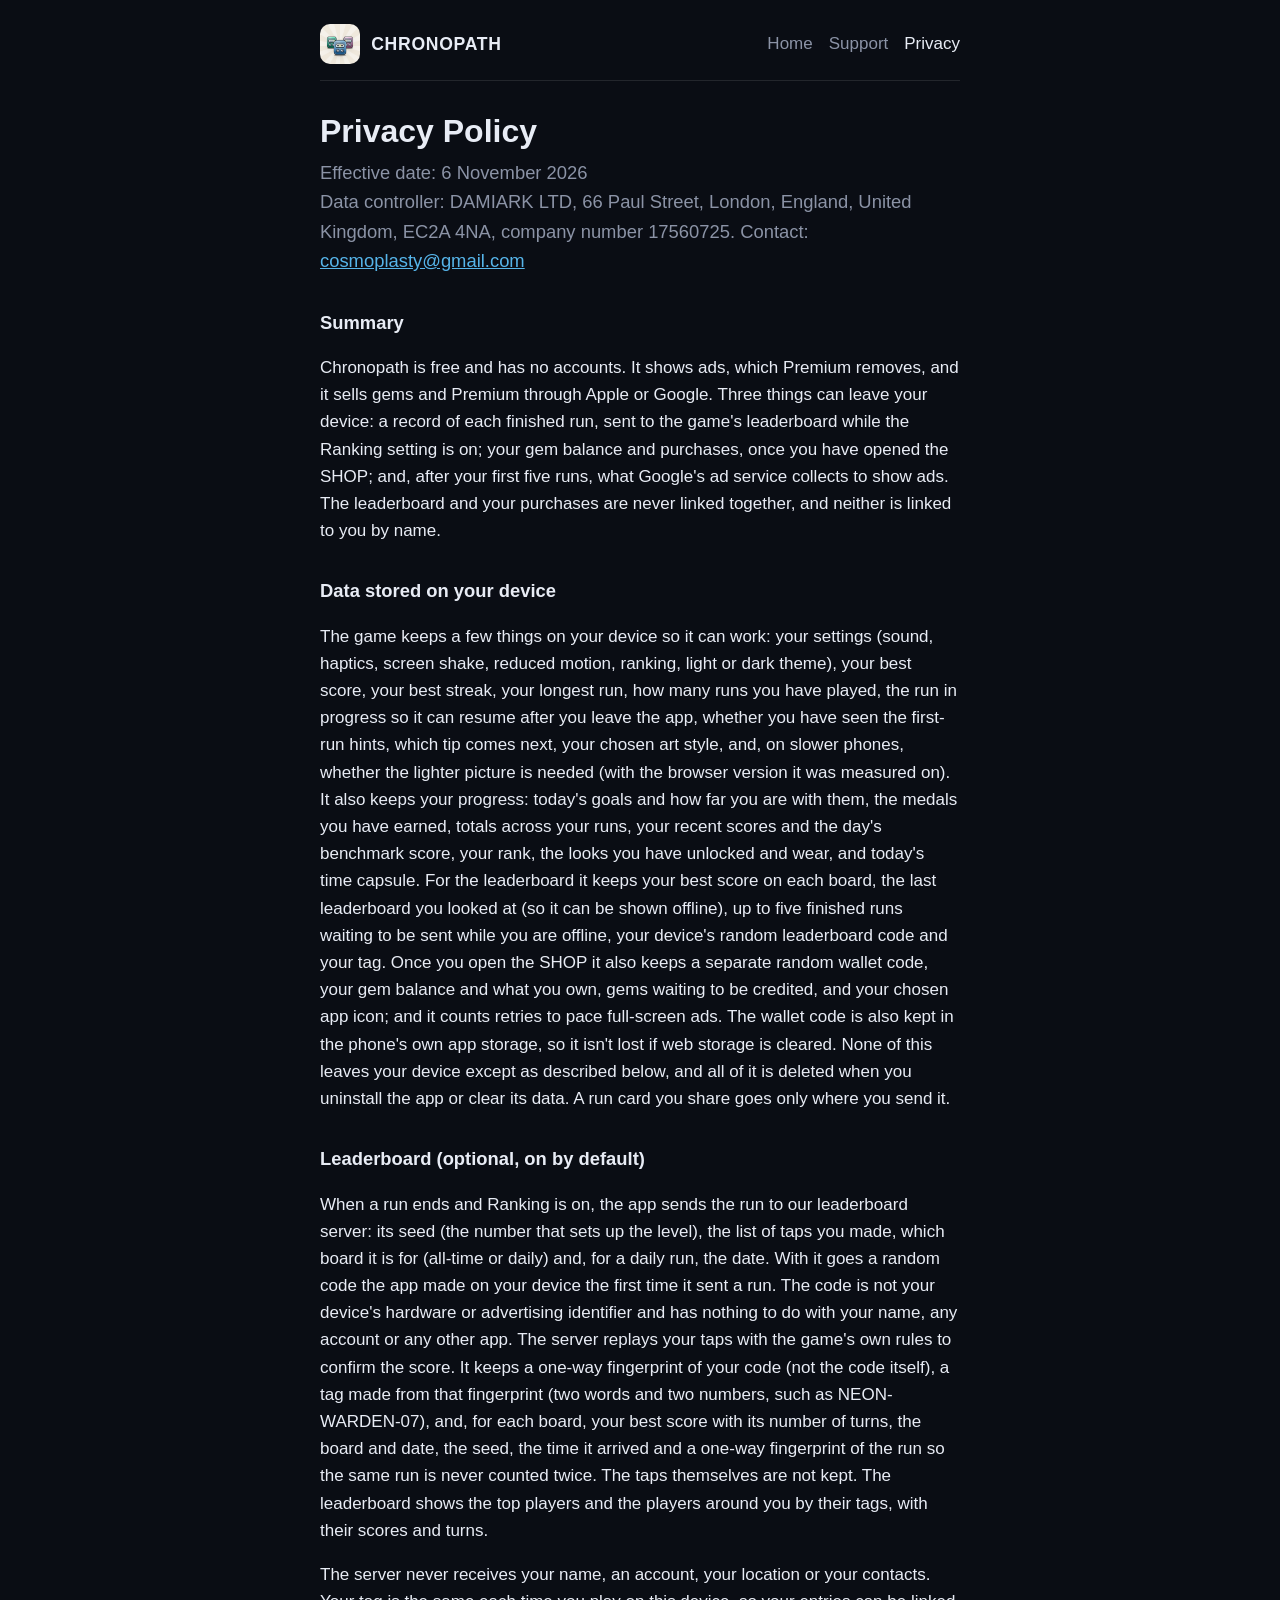
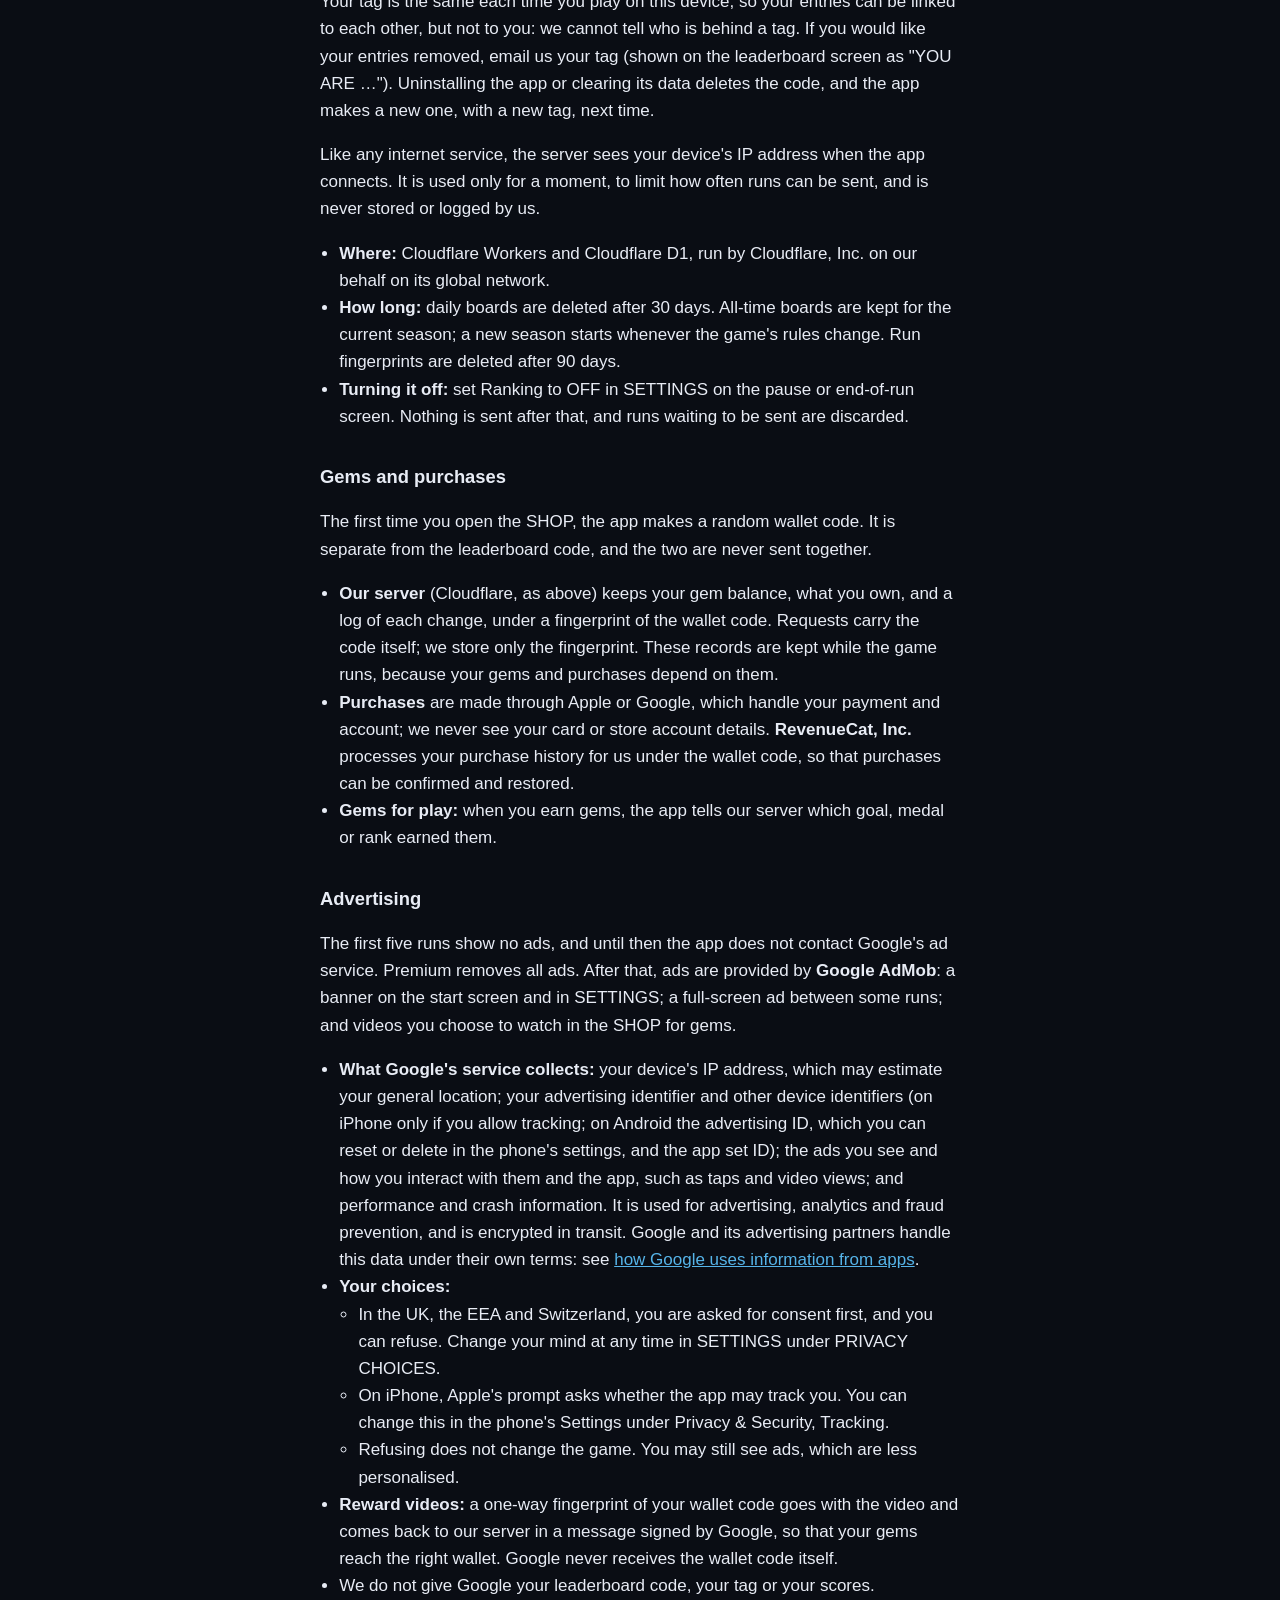
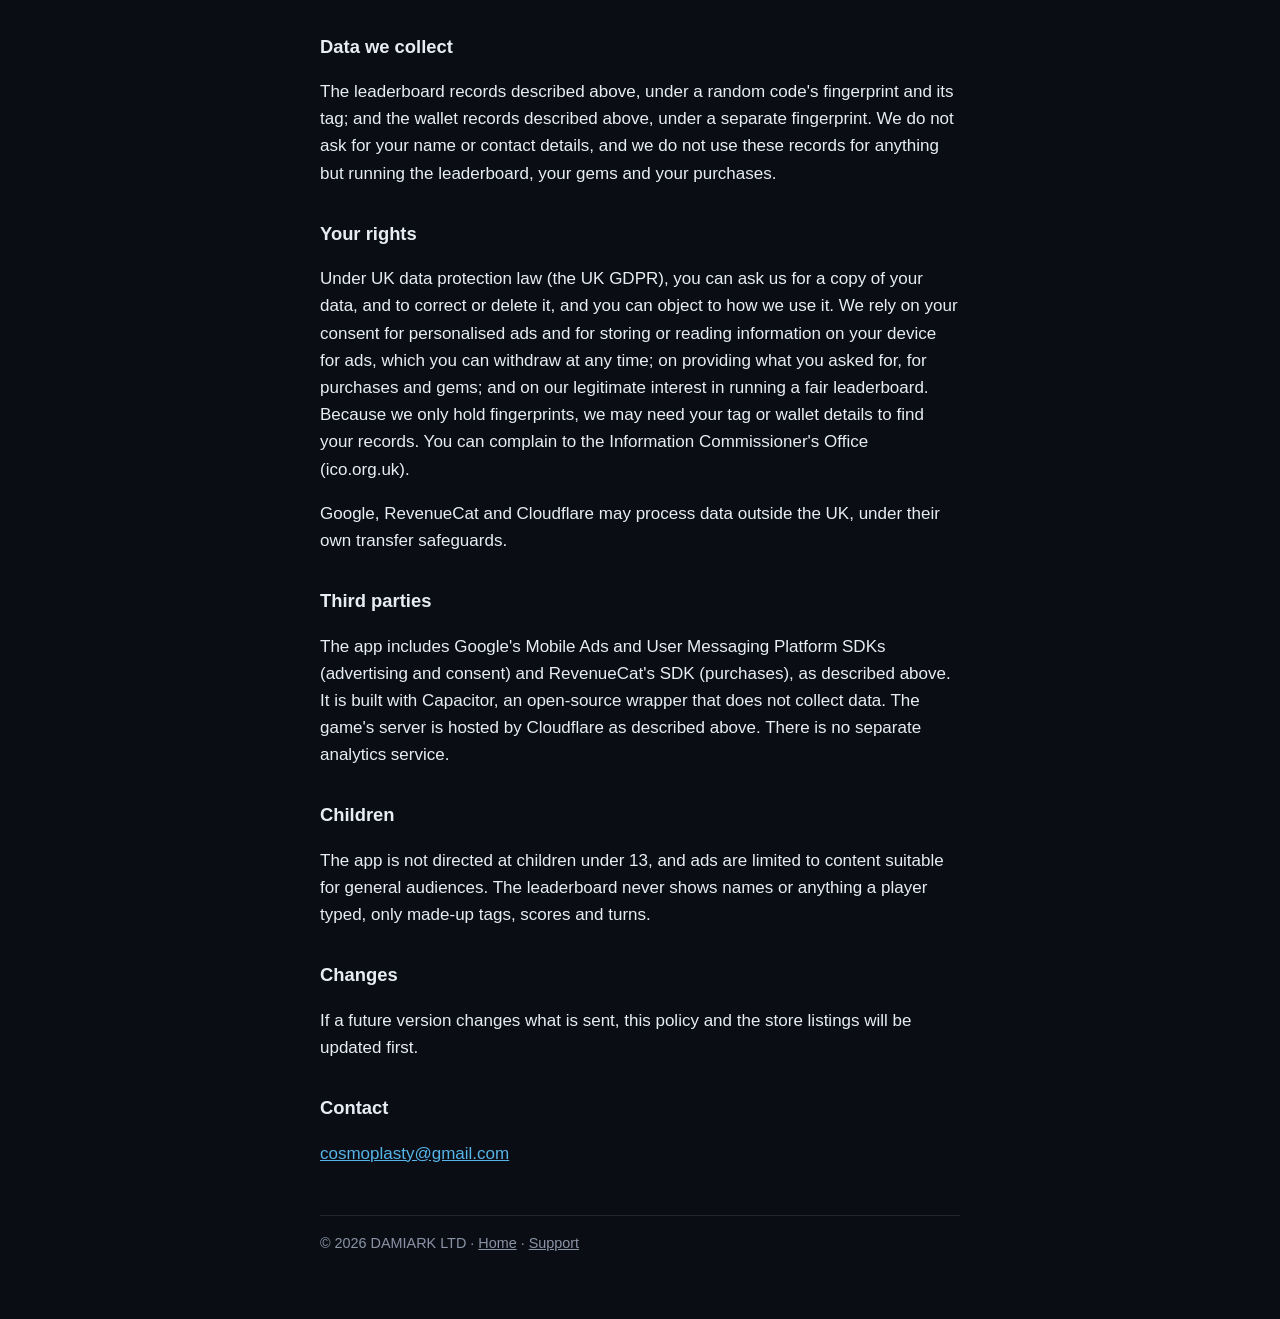
==== privacy.html @ f13d9917 "Privacy policy: ads, purchases and gems; DAMIARK LTD as data controller Covers Google AdMob and cons" ====
<!doctype html>
<html lang="en">
<head>
<meta charset="utf-8">
<meta name="viewport" content="width=device-width, initial-scale=1">
<title>Chronopath Privacy Policy</title>
<meta name="description" content="How Chronopath handles your data: ads by Google, purchases, gems and the optional leaderboard.">
<link rel="stylesheet" href="style.css?v=2">
<link rel="icon" href="icon.png" type="image/png">
<meta name="theme-color" content="#0a0d14">
</head>
<body>
<header>
  <a class="brand" href="./"><span class="logo"><img src="icon.png" alt=""></span> Chronopath</a>
  <nav><a href="./">Home</a><a href="support.html">Support</a><a href="privacy.html" aria-current="page">Privacy</a></nav>
</header>
<main>
  <h1>Privacy Policy</h1>
  <p class="lead">Effective date: 6 November 2026<br>Data controller: DAMIARK LTD, 66 Paul Street, London, England, United Kingdom, EC2A 4NA, company number 17560725. Contact: <a href="mailto:cosmoplasty@gmail.com">cosmoplasty@gmail.com</a></p>

  <h2>Summary</h2>
  <p>Chronopath is free and has no accounts. It shows ads, which Premium removes, and it sells gems and Premium through Apple or Google. Three things can leave your device: a record of each finished run, sent to the game's leaderboard while the Ranking setting is on; your gem balance and purchases, once you have opened the SHOP; and, after your first five runs, what Google's ad service collects to show ads. The leaderboard and your purchases are never linked together, and neither is linked to you by name.</p>

  <h2>Data stored on your device</h2>
  <p>The game keeps a few things on your device so it can work: your settings (sound, haptics, screen shake, reduced motion, ranking, light or dark theme), your best score, your best streak, your longest run, how many runs you have played, the run in progress so it can resume after you leave the app, whether you have seen the first-run hints, which tip comes next, your chosen art style, and, on slower phones, whether the lighter picture is needed (with the browser version it was measured on). It also keeps your progress: today's goals and how far you are with them, the medals you have earned, totals across your runs, your recent scores and the day's benchmark score, your rank, the looks you have unlocked and wear, and today's time capsule. For the leaderboard it keeps your best score on each board, the last leaderboard you looked at (so it can be shown offline), up to five finished runs waiting to be sent while you are offline, your device's random leaderboard code and your tag. Once you open the SHOP it also keeps a separate random wallet code, your gem balance and what you own, gems waiting to be credited, and your chosen app icon; and it counts retries to pace full-screen ads. The wallet code is also kept in the phone's own app storage, so it isn't lost if web storage is cleared. None of this leaves your device except as described below, and all of it is deleted when you uninstall the app or clear its data. A run card you share goes only where you send it.</p>

  <h2>Leaderboard (optional, on by default)</h2>
  <p>When a run ends and Ranking is on, the app sends the run to our leaderboard server: its seed (the number that sets up the level), the list of taps you made, which board it is for (all-time or daily) and, for a daily run, the date. With it goes a random code the app made on your device the first time it sent a run. The code is not your device's hardware or advertising identifier and has nothing to do with your name, any account or any other app. The server replays your taps with the game's own rules to confirm the score. It keeps a one-way fingerprint of your code (not the code itself), a tag made from that fingerprint (two words and two numbers, such as NEON-WARDEN-07), and, for each board, your best score with its number of turns, the board and date, the seed, the time it arrived and a one-way fingerprint of the run so the same run is never counted twice. The taps themselves are not kept. The leaderboard shows the top players and the players around you by their tags, with their scores and turns.</p>
  <p>The server never receives your name, an account, your location or your contacts. Your tag is the same each time you play on this device, so your entries can be linked to each other, but not to you: we cannot tell who is behind a tag. If you would like your entries removed, email us your tag (shown on the leaderboard screen as "YOU ARE …"). Uninstalling the app or clearing its data deletes the code, and the app makes a new one, with a new tag, next time.</p>
  <p>Like any internet service, the server sees your device's IP address when the app connects. It is used only for a moment, to limit how often runs can be sent, and is never stored or logged by us.</p>
  <ul>
    <li><strong>Where:</strong> Cloudflare Workers and Cloudflare D1, run by Cloudflare, Inc. on our behalf on its global network.</li>
    <li><strong>How long:</strong> daily boards are deleted after 30 days. All-time boards are kept for the current season; a new season starts whenever the game's rules change. Run fingerprints are deleted after 90 days.</li>
    <li><strong>Turning it off:</strong> set Ranking to OFF in SETTINGS on the pause or end-of-run screen. Nothing is sent after that, and runs waiting to be sent are discarded.</li>
  </ul>

  <h2>Gems and purchases</h2>
  <p>The first time you open the SHOP, the app makes a random wallet code. It is separate from the leaderboard code, and the two are never sent together.</p>
  <ul>
    <li><strong>Our server</strong> (Cloudflare, as above) keeps your gem balance, what you own, and a log of each change, under a fingerprint of the wallet code. Requests carry the code itself; we store only the fingerprint. These records are kept while the game runs, because your gems and purchases depend on them.</li>
    <li><strong>Purchases</strong> are made through Apple or Google, which handle your payment and account; we never see your card or store account details. <strong>RevenueCat, Inc.</strong> processes your purchase history for us under the wallet code, so that purchases can be confirmed and restored.</li>
    <li><strong>Gems for play:</strong> when you earn gems, the app tells our server which goal, medal or rank earned them.</li>
  </ul>

  <h2>Advertising</h2>
  <p>The first five runs show no ads, and until then the app does not contact Google's ad service. Premium removes all ads. After that, ads are provided by <strong>Google AdMob</strong>: a banner on the start screen and in SETTINGS; a full-screen ad between some runs; and videos you choose to watch in the SHOP for gems.</p>
  <ul>
    <li><strong>What Google's service collects:</strong> your device's IP address, which may estimate your general location; your advertising identifier and other device identifiers (on iPhone only if you allow tracking; on Android the advertising ID, which you can reset or delete in the phone's settings, and the app set ID); the ads you see and how you interact with them and the app, such as taps and video views; and performance and crash information. It is used for advertising, analytics and fraud prevention, and is encrypted in transit. Google and its advertising partners handle this data under their own terms: see <a href="https://policies.google.com/technologies/partner-sites">how Google uses information from apps</a>.</li>
    <li><strong>Your choices:</strong>
      <ul>
        <li>In the UK, the EEA and Switzerland, you are asked for consent first, and you can refuse. Change your mind at any time in SETTINGS under PRIVACY CHOICES.</li>
        <li>On iPhone, Apple's prompt asks whether the app may track you. You can change this in the phone's Settings under Privacy &amp; Security, Tracking.</li>
        <li>Refusing does not change the game. You may still see ads, which are less personalised.</li>
      </ul>
    </li>
    <li><strong>Reward videos:</strong> a one-way fingerprint of your wallet code goes with the video and comes back to our server in a message signed by Google, so that your gems reach the right wallet. Google never receives the wallet code itself.</li>
    <li>We do not give Google your leaderboard code, your tag or your scores.</li>
  </ul>

  <h2>Data we collect</h2>
  <p>The leaderboard records described above, under a random code's fingerprint and its tag; and the wallet records described above, under a separate fingerprint. We do not ask for your name or contact details, and we do not use these records for anything but running the leaderboard, your gems and your purchases.</p>

  <h2>Your rights</h2>
  <p>Under UK data protection law (the UK GDPR), you can ask us for a copy of your data, and to correct or delete it, and you can object to how we use it. We rely on your consent for personalised ads and for storing or reading information on your device for ads, which you can withdraw at any time; on providing what you asked for, for purchases and gems; and on our legitimate interest in running a fair leaderboard. Because we only hold fingerprints, we may need your tag or wallet details to find your records. You can complain to the Information Commissioner's Office (ico.org.uk).</p>
  <p>Google, RevenueCat and Cloudflare may process data outside the UK, under their own transfer safeguards.</p>

  <h2>Third parties</h2>
  <p>The app includes Google's Mobile Ads and User Messaging Platform SDKs (advertising and consent) and RevenueCat's SDK (purchases), as described above. It is built with Capacitor, an open-source wrapper that does not collect data. The game's server is hosted by Cloudflare as described above. There is no separate analytics service.</p>

  <h2>Children</h2>
  <p>The app is not directed at children under 13, and ads are limited to content suitable for general audiences. The leaderboard never shows names or anything a player typed, only made-up tags, scores and turns.</p>

  <h2>Changes</h2>
  <p>If a future version changes what is sent, this policy and the store listings will be updated first.</p>

  <h2>Contact</h2>
  <p><a href="mailto:cosmoplasty@gmail.com">cosmoplasty@gmail.com</a></p>
</main>
<footer>© 2026 DAMIARK LTD · <a href="./">Home</a> · <a href="support.html">Support</a></footer>
</body>
</html>
---- style.css ----
:root { color-scheme: dark; --bg: #0a0d14; --text: #E8ECF5; --dim: #8B93A6; --line: rgba(255,255,255,0.10); --accent: #56B4E9; }
* { box-sizing: border-box; }
html, body { margin: 0; background: var(--bg); color: var(--text); }
body { font: 17px/1.6 -apple-system, BlinkMacSystemFont, "Segoe UI", Roboto, Helvetica, Arial, sans-serif; padding: 0 1.25rem 4rem; }
main, header, footer { max-width: 40rem; margin: 0 auto; }
header { display: flex; align-items: center; justify-content: space-between; gap: 1rem; padding: 1.5rem 0 1rem; border-bottom: 1px solid var(--line); }
header .brand { display: flex; align-items: center; gap: .7rem; color: var(--text); text-decoration: none; font-weight: 800; font-size: 1.1rem; letter-spacing: .04em; text-transform: uppercase; }
/* the app icon (the keeper trio), whole, in a rounded tile */
header .brand .logo { width: 40px; height: 40px; overflow: hidden; border-radius: 10px; flex: none; }
header .brand .logo img { display: block; width: 40px; height: 40px; }
nav a { color: var(--dim); text-decoration: none; margin-left: 1rem; }
nav a[aria-current="page"], nav a:hover { color: var(--text); }
h1 { font-size: 2rem; line-height: 1.15; margin: 2rem 0 .5rem; }
h2 { font-size: 1.15rem; margin: 2rem 0 .4rem; color: var(--text); }
p, li { color: var(--text); }
p.lead { color: var(--dim); font-size: 1.15rem; margin-top: 0; }
a { color: var(--accent); }
ul { padding-left: 1.2rem; }
dl dt { font-weight: 700; margin-top: 1rem; }
dl dd { margin: .2rem 0 0; color: var(--dim); }
.muted { color: var(--dim); }
.card { border: 1px solid var(--line); border-radius: 12px; padding: 1rem 1.2rem; margin: 1.5rem 0; }
footer { border-top: 1px solid var(--line); margin-top: 3rem; padding-top: 1rem; color: var(--dim); font-size: .9rem; }
footer a { color: var(--dim); }
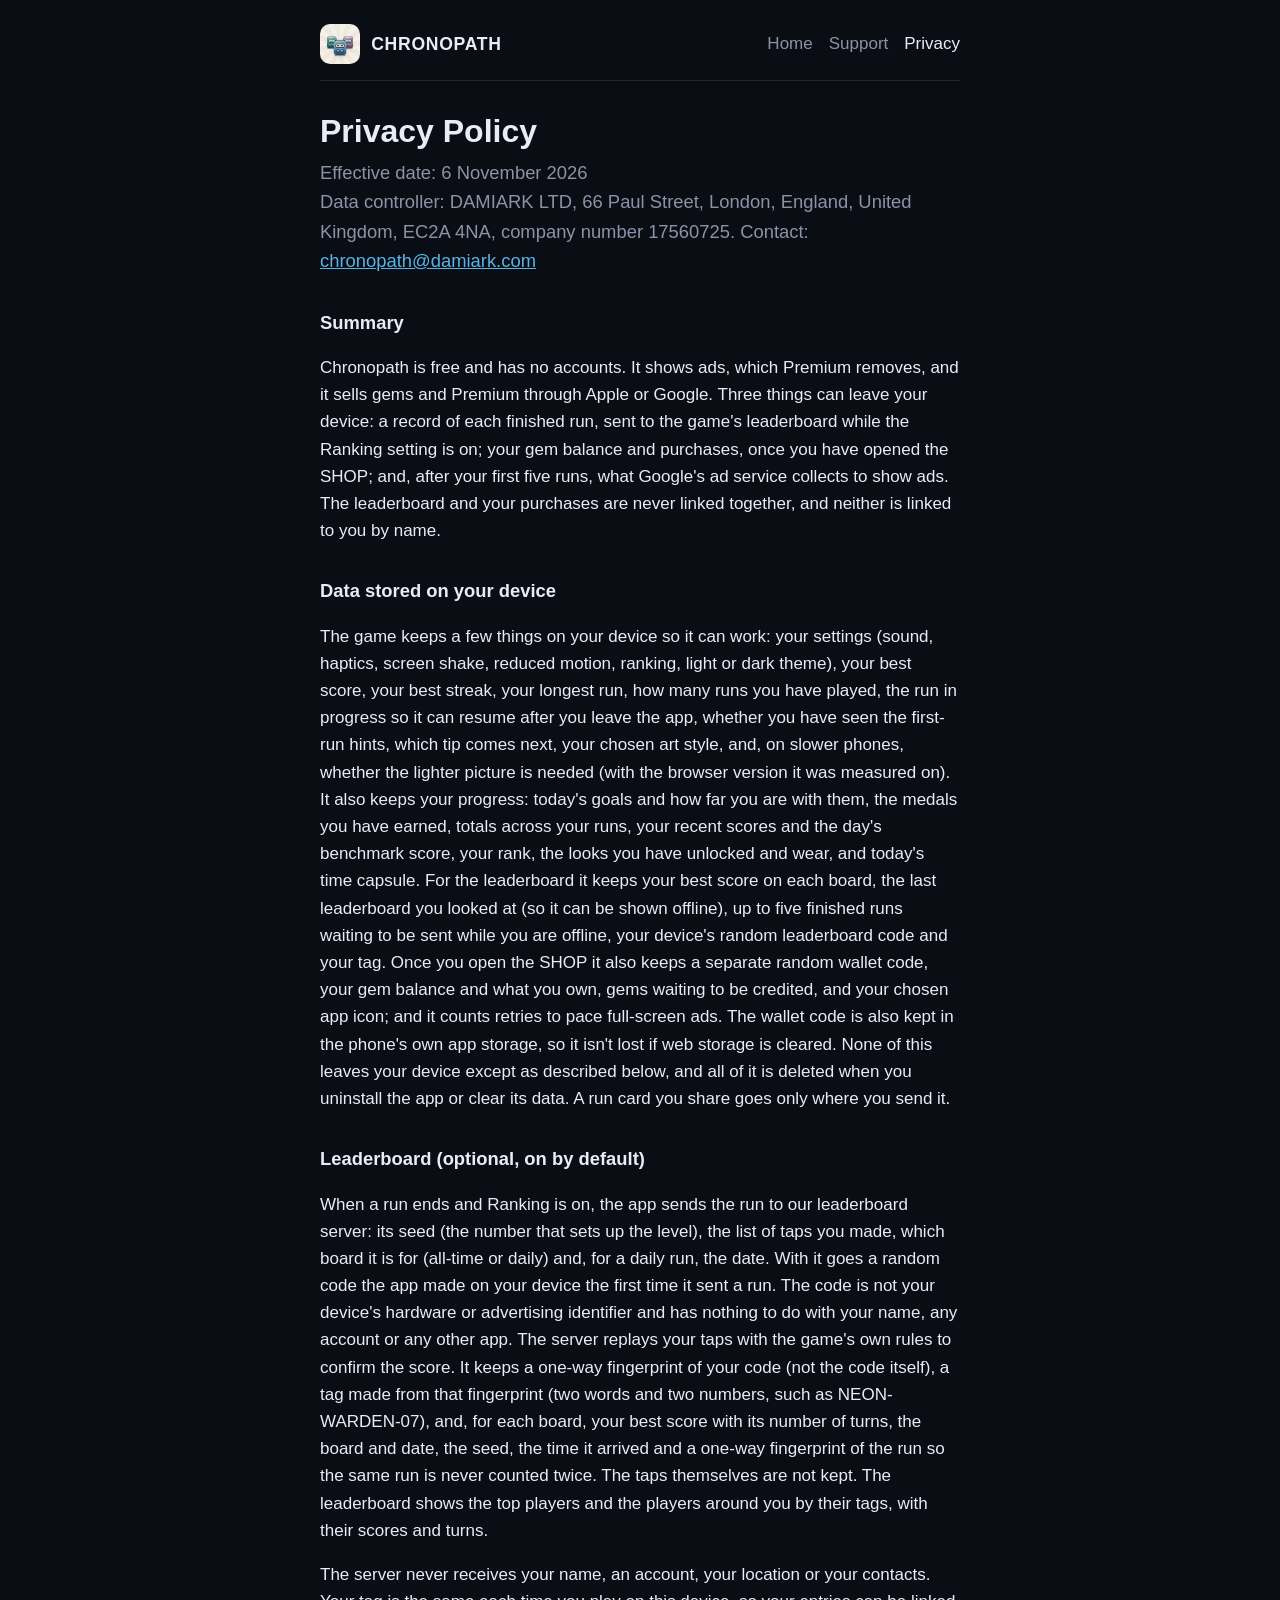
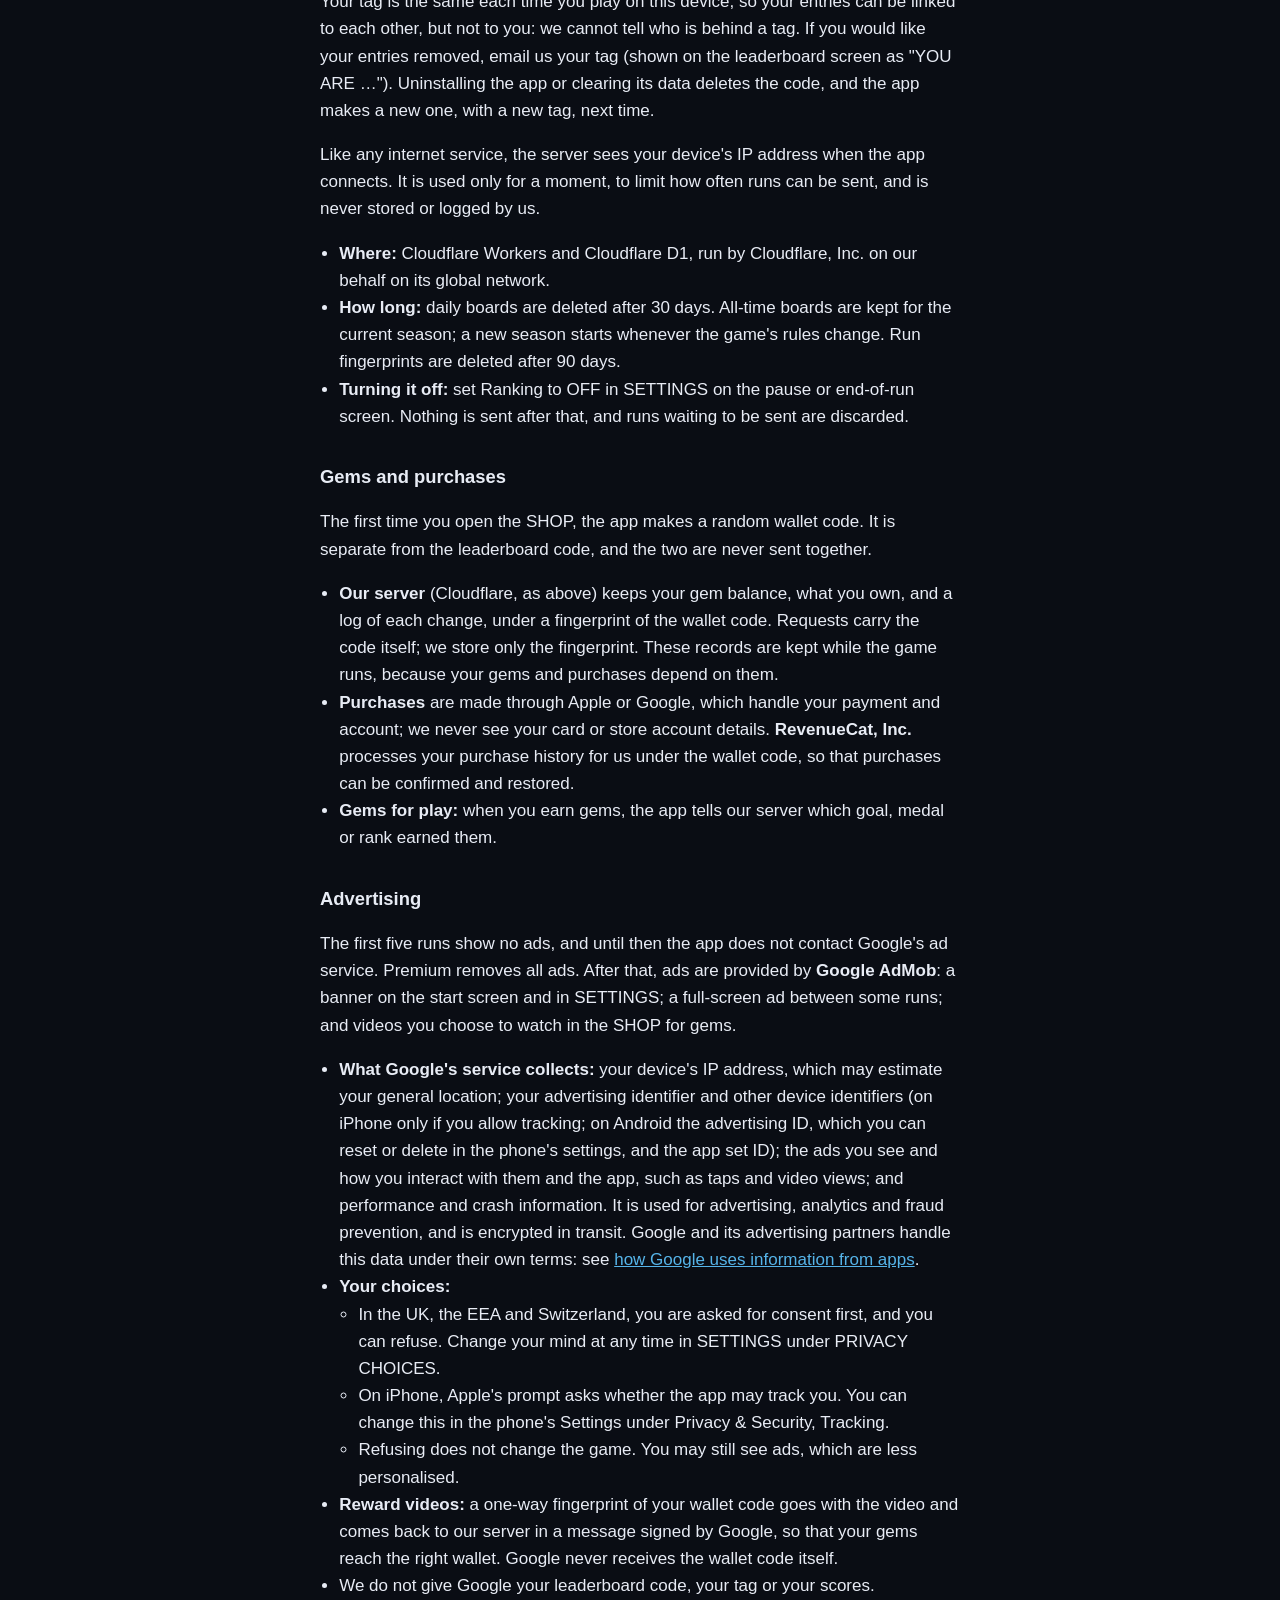
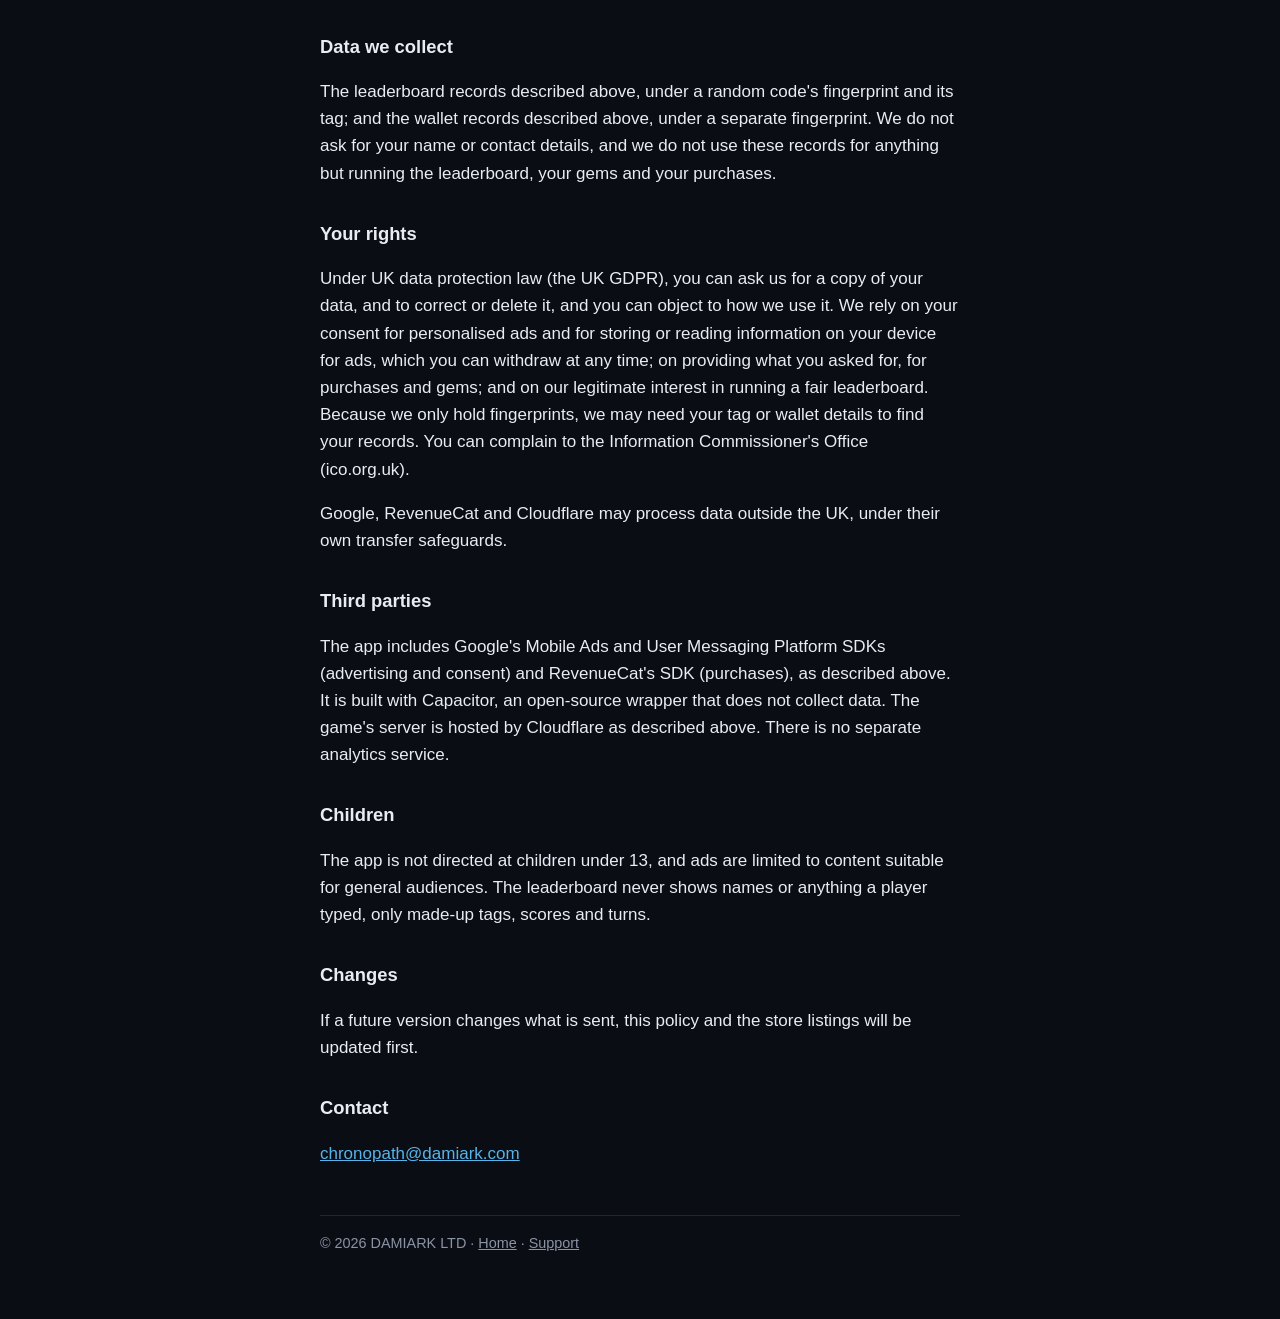
==== commit 96482304: "Support page: ads, purchases and restoring; contact is now chronopath@damiark.com" ====
--- a/privacy.html
+++ b/privacy.html
@@ -16,7 +16,7 @@
 </header>
 <main>
   <h1>Privacy Policy</h1>
-  <p class="lead">Effective date: 6 November 2026<br>Data controller: DAMIARK LTD, 66 Paul Street, London, England, United Kingdom, EC2A 4NA, company number 17560725. Contact: <a href="mailto:cosmoplasty@gmail.com">cosmoplasty@gmail.com</a></p>
+  <p class="lead">Effective date: 6 November 2026<br>Data controller: DAMIARK LTD, 66 Paul Street, London, England, United Kingdom, EC2A 4NA, company number 17560725. Contact: <a href="mailto:chronopath@damiark.com">chronopath@damiark.com</a></p>
 
   <h2>Summary</h2>
   <p>Chronopath is free and has no accounts. It shows ads, which Premium removes, and it sells gems and Premium through Apple or Google. Three things can leave your device: a record of each finished run, sent to the game's leaderboard while the Ranking setting is on; your gem balance and purchases, once you have opened the SHOP; and, after your first five runs, what Google's ad service collects to show ads. The leaderboard and your purchases are never linked together, and neither is linked to you by name.</p>
@@ -74,7 +74,7 @@
   <p>If a future version changes what is sent, this policy and the store listings will be updated first.</p>
 
   <h2>Contact</h2>
-  <p><a href="mailto:cosmoplasty@gmail.com">cosmoplasty@gmail.com</a></p>
+  <p><a href="mailto:chronopath@damiark.com">chronopath@damiark.com</a></p>
 </main>
 <footer>© 2026 DAMIARK LTD · <a href="./">Home</a> · <a href="support.html">Support</a></footer>
 </body>
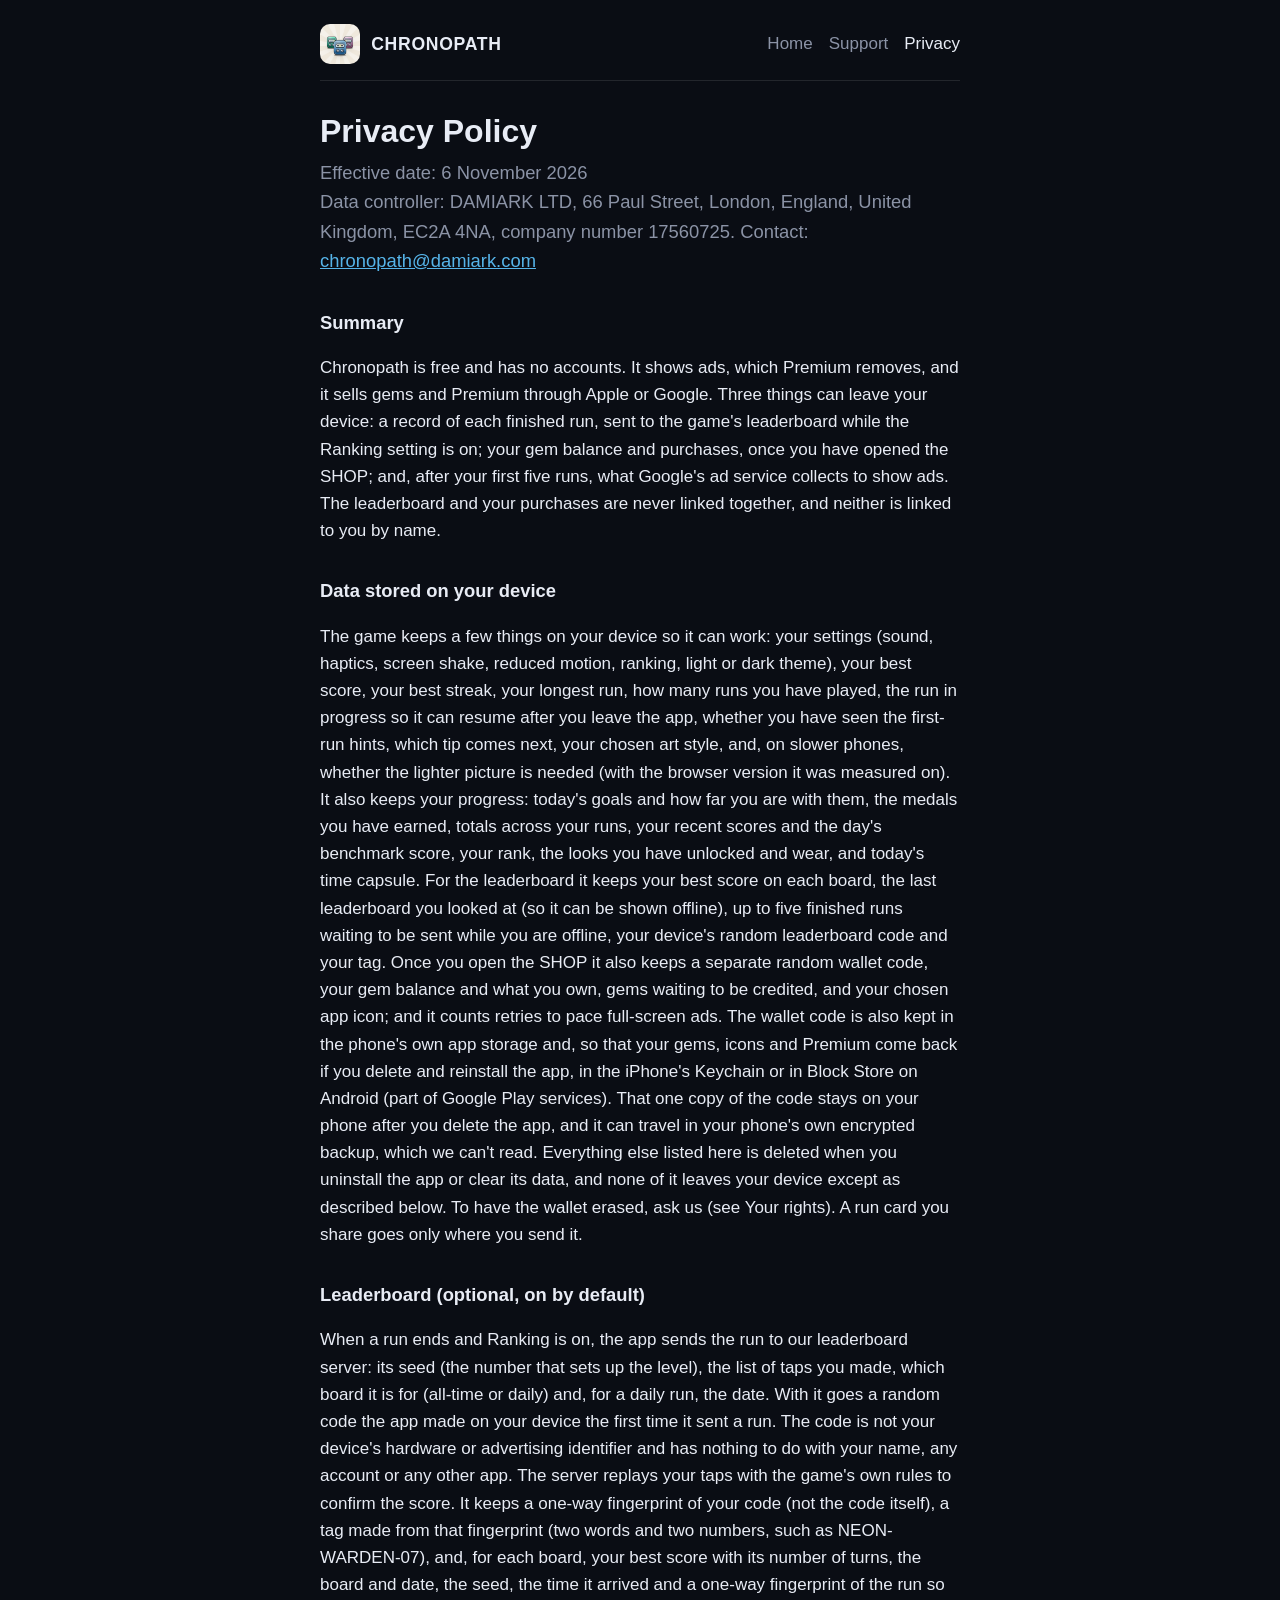
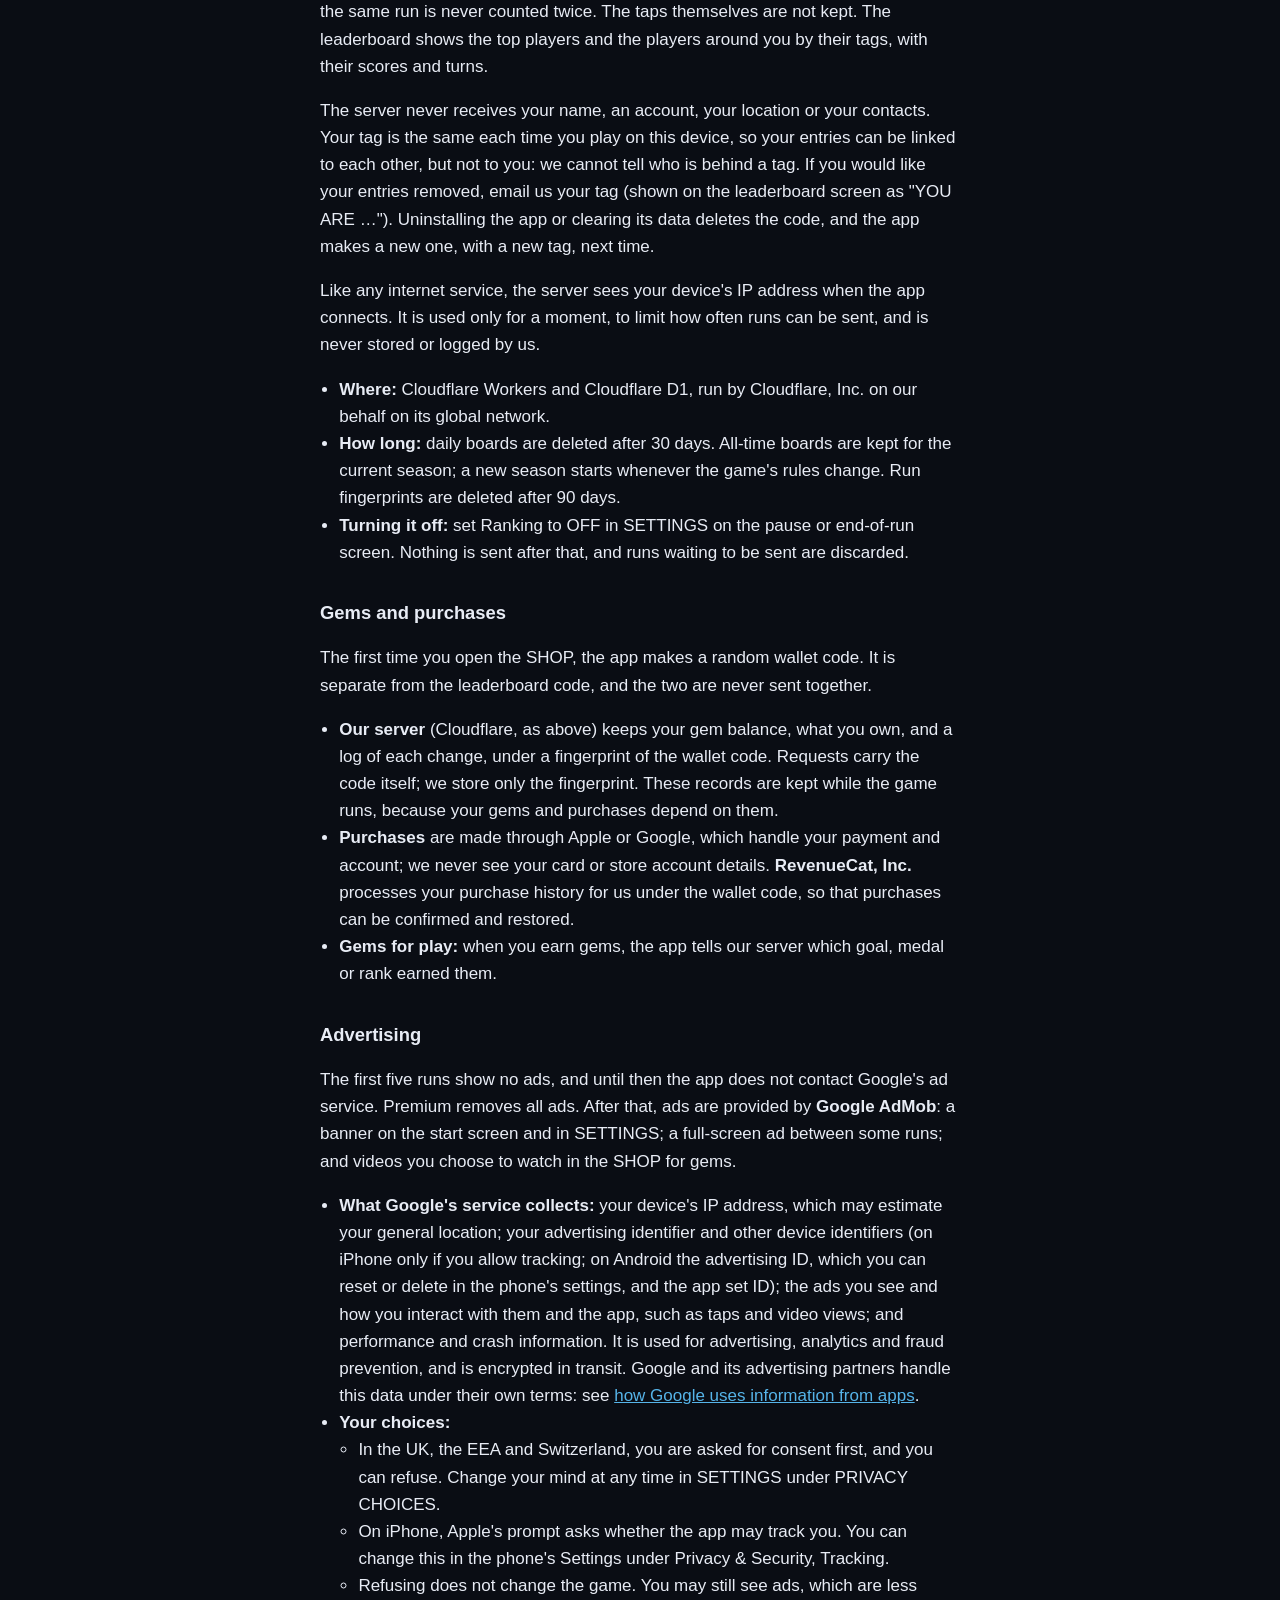
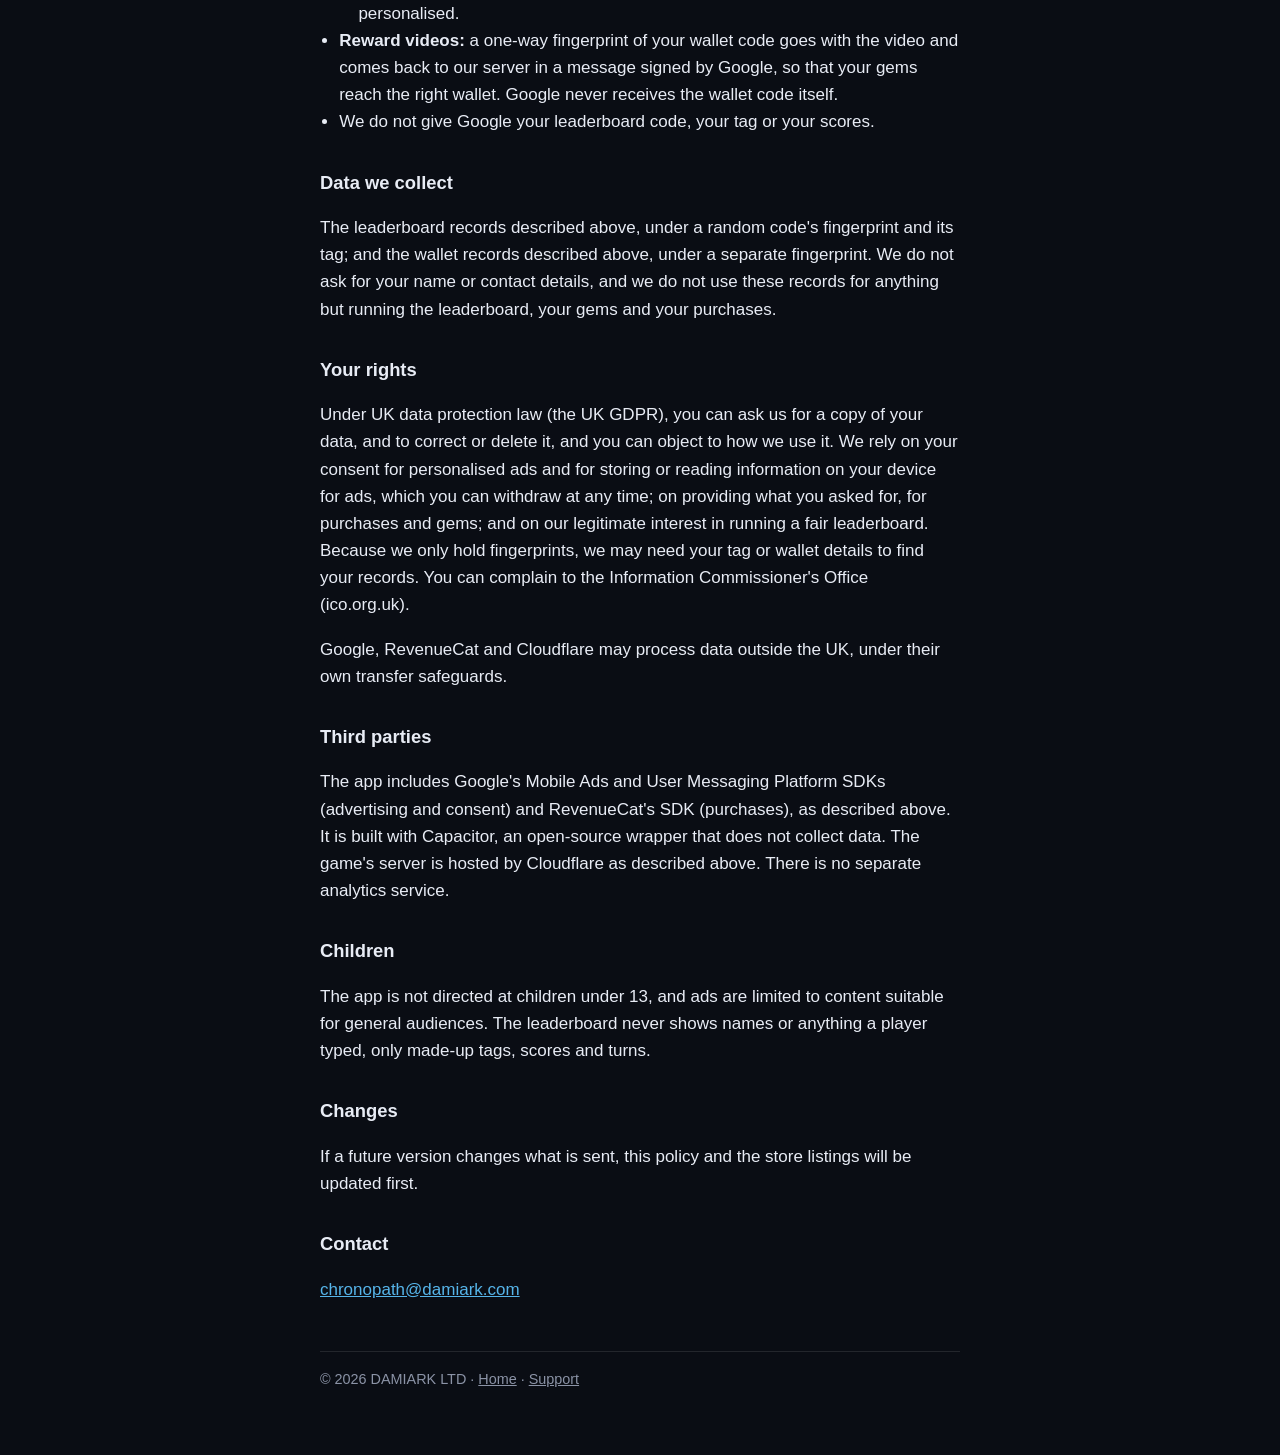
==== commit 1f7679f3: "Privacy and support: the wallet code survives deleting the app Co-Authored-By: Claude Opus 5.5 <nore" ====
--- a/privacy.html
+++ b/privacy.html
@@ -22,7 +22,7 @@
   <p>Chronopath is free and has no accounts. It shows ads, which Premium removes, and it sells gems and Premium through Apple or Google. Three things can leave your device: a record of each finished run, sent to the game's leaderboard while the Ranking setting is on; your gem balance and purchases, once you have opened the SHOP; and, after your first five runs, what Google's ad service collects to show ads. The leaderboard and your purchases are never linked together, and neither is linked to you by name.</p>
 
   <h2>Data stored on your device</h2>
-  <p>The game keeps a few things on your device so it can work: your settings (sound, haptics, screen shake, reduced motion, ranking, light or dark theme), your best score, your best streak, your longest run, how many runs you have played, the run in progress so it can resume after you leave the app, whether you have seen the first-run hints, which tip comes next, your chosen art style, and, on slower phones, whether the lighter picture is needed (with the browser version it was measured on). It also keeps your progress: today's goals and how far you are with them, the medals you have earned, totals across your runs, your recent scores and the day's benchmark score, your rank, the looks you have unlocked and wear, and today's time capsule. For the leaderboard it keeps your best score on each board, the last leaderboard you looked at (so it can be shown offline), up to five finished runs waiting to be sent while you are offline, your device's random leaderboard code and your tag. Once you open the SHOP it also keeps a separate random wallet code, your gem balance and what you own, gems waiting to be credited, and your chosen app icon; and it counts retries to pace full-screen ads. The wallet code is also kept in the phone's own app storage, so it isn't lost if web storage is cleared. None of this leaves your device except as described below, and all of it is deleted when you uninstall the app or clear its data. A run card you share goes only where you send it.</p>
+  <p>The game keeps a few things on your device so it can work: your settings (sound, haptics, screen shake, reduced motion, ranking, light or dark theme), your best score, your best streak, your longest run, how many runs you have played, the run in progress so it can resume after you leave the app, whether you have seen the first-run hints, which tip comes next, your chosen art style, and, on slower phones, whether the lighter picture is needed (with the browser version it was measured on). It also keeps your progress: today's goals and how far you are with them, the medals you have earned, totals across your runs, your recent scores and the day's benchmark score, your rank, the looks you have unlocked and wear, and today's time capsule. For the leaderboard it keeps your best score on each board, the last leaderboard you looked at (so it can be shown offline), up to five finished runs waiting to be sent while you are offline, your device's random leaderboard code and your tag. Once you open the SHOP it also keeps a separate random wallet code, your gem balance and what you own, gems waiting to be credited, and your chosen app icon; and it counts retries to pace full-screen ads. The wallet code is also kept in the phone's own app storage and, so that your gems, icons and Premium come back if you delete and reinstall the app, in the iPhone's Keychain or in Block Store on Android (part of Google Play services). That one copy of the code stays on your phone after you delete the app, and it can travel in your phone's own encrypted backup, which we can't read. Everything else listed here is deleted when you uninstall the app or clear its data, and none of it leaves your device except as described below. To have the wallet erased, ask us (see Your rights). A run card you share goes only where you send it.</p>
 
   <h2>Leaderboard (optional, on by default)</h2>
   <p>When a run ends and Ranking is on, the app sends the run to our leaderboard server: its seed (the number that sets up the level), the list of taps you made, which board it is for (all-time or daily) and, for a daily run, the date. With it goes a random code the app made on your device the first time it sent a run. The code is not your device's hardware or advertising identifier and has nothing to do with your name, any account or any other app. The server replays your taps with the game's own rules to confirm the score. It keeps a one-way fingerprint of your code (not the code itself), a tag made from that fingerprint (two words and two numbers, such as NEON-WARDEN-07), and, for each board, your best score with its number of turns, the board and date, the seed, the time it arrived and a one-way fingerprint of the run so the same run is never counted twice. The taps themselves are not kept. The leaderboard shows the top players and the players around you by their tags, with their scores and turns.</p>
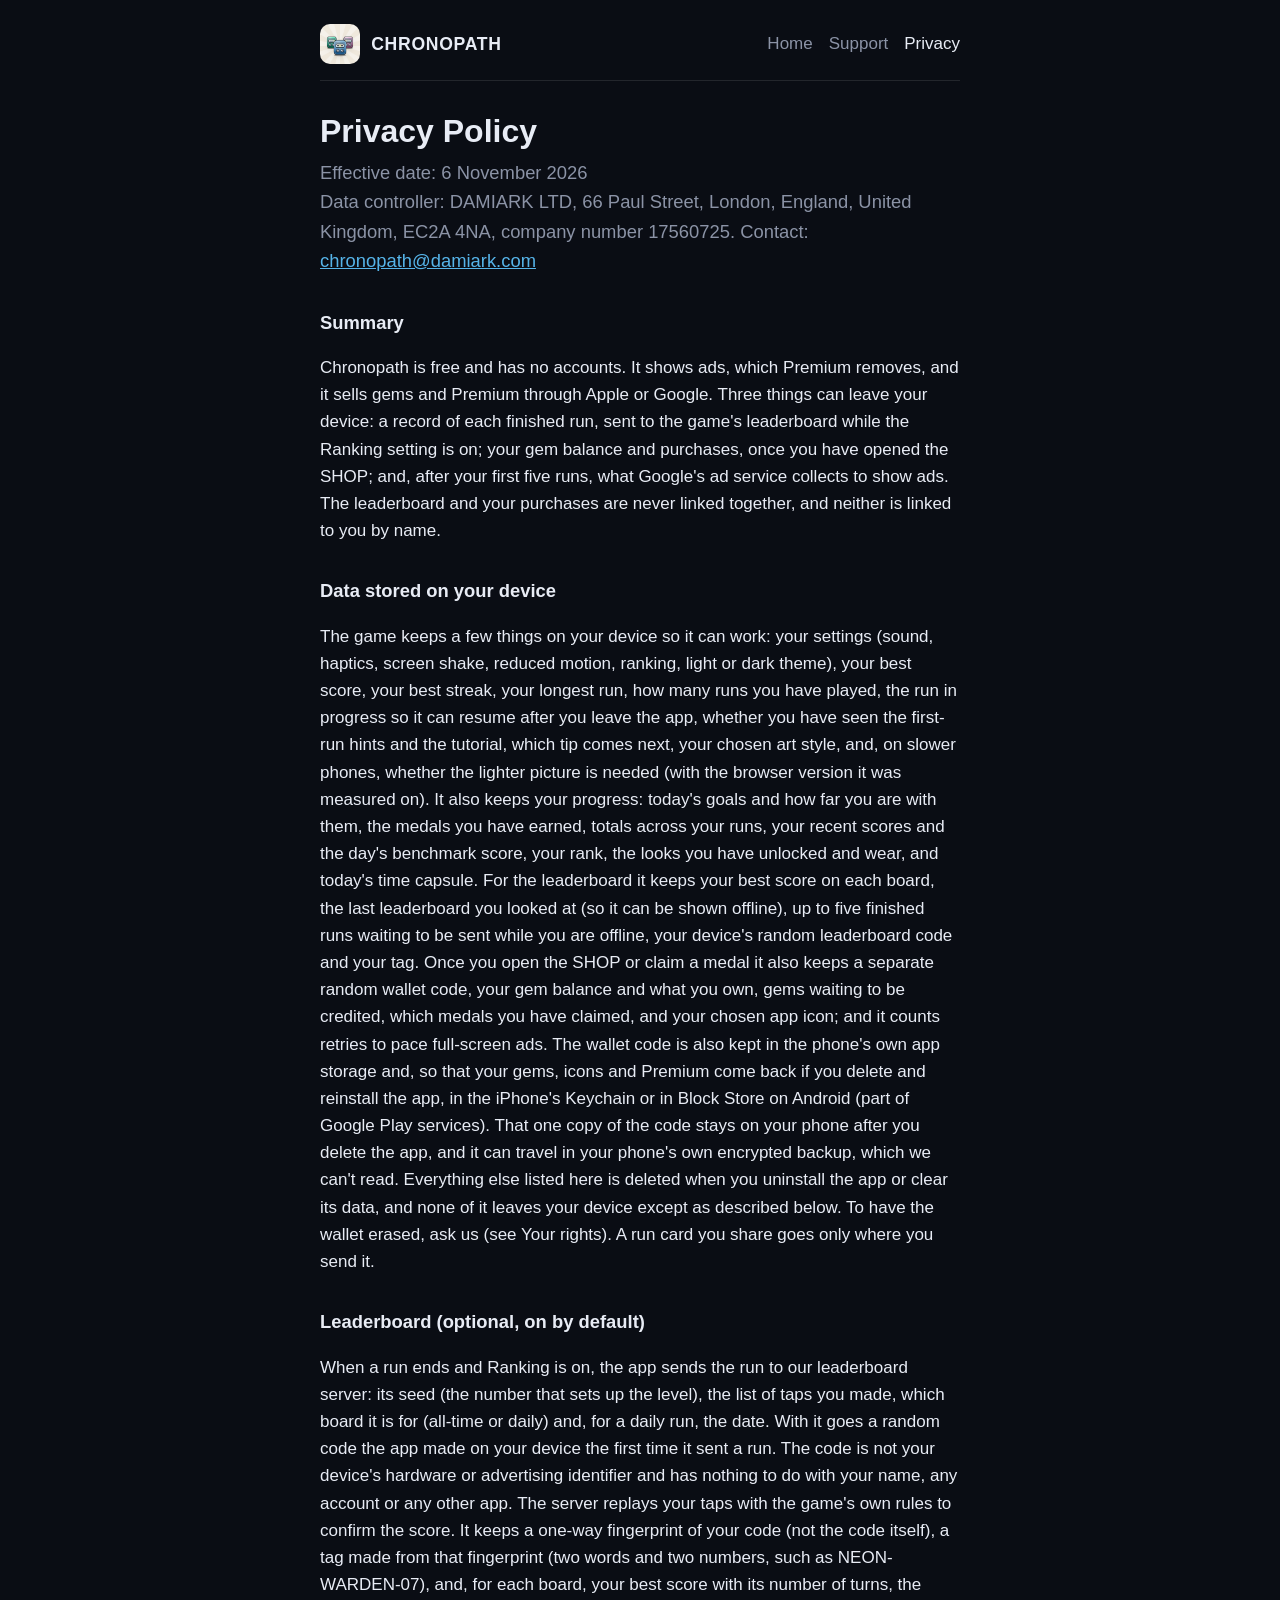
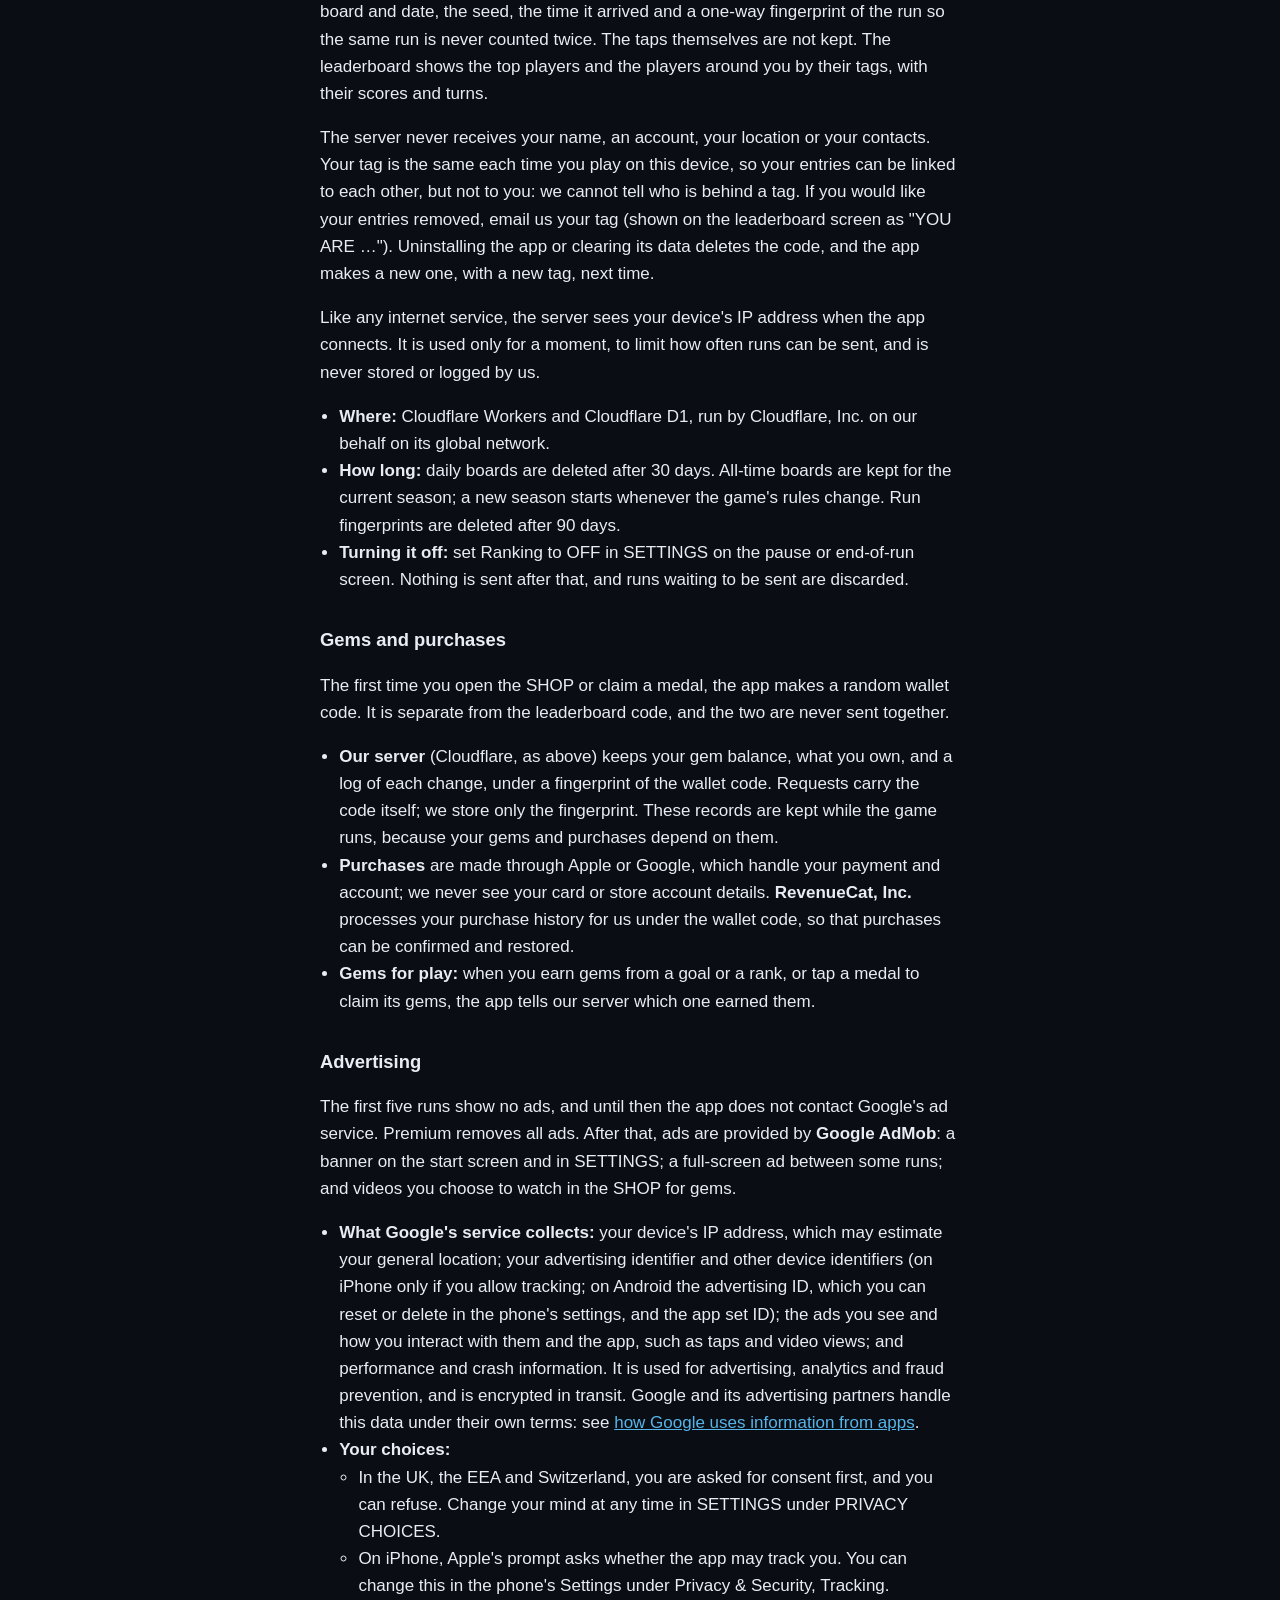
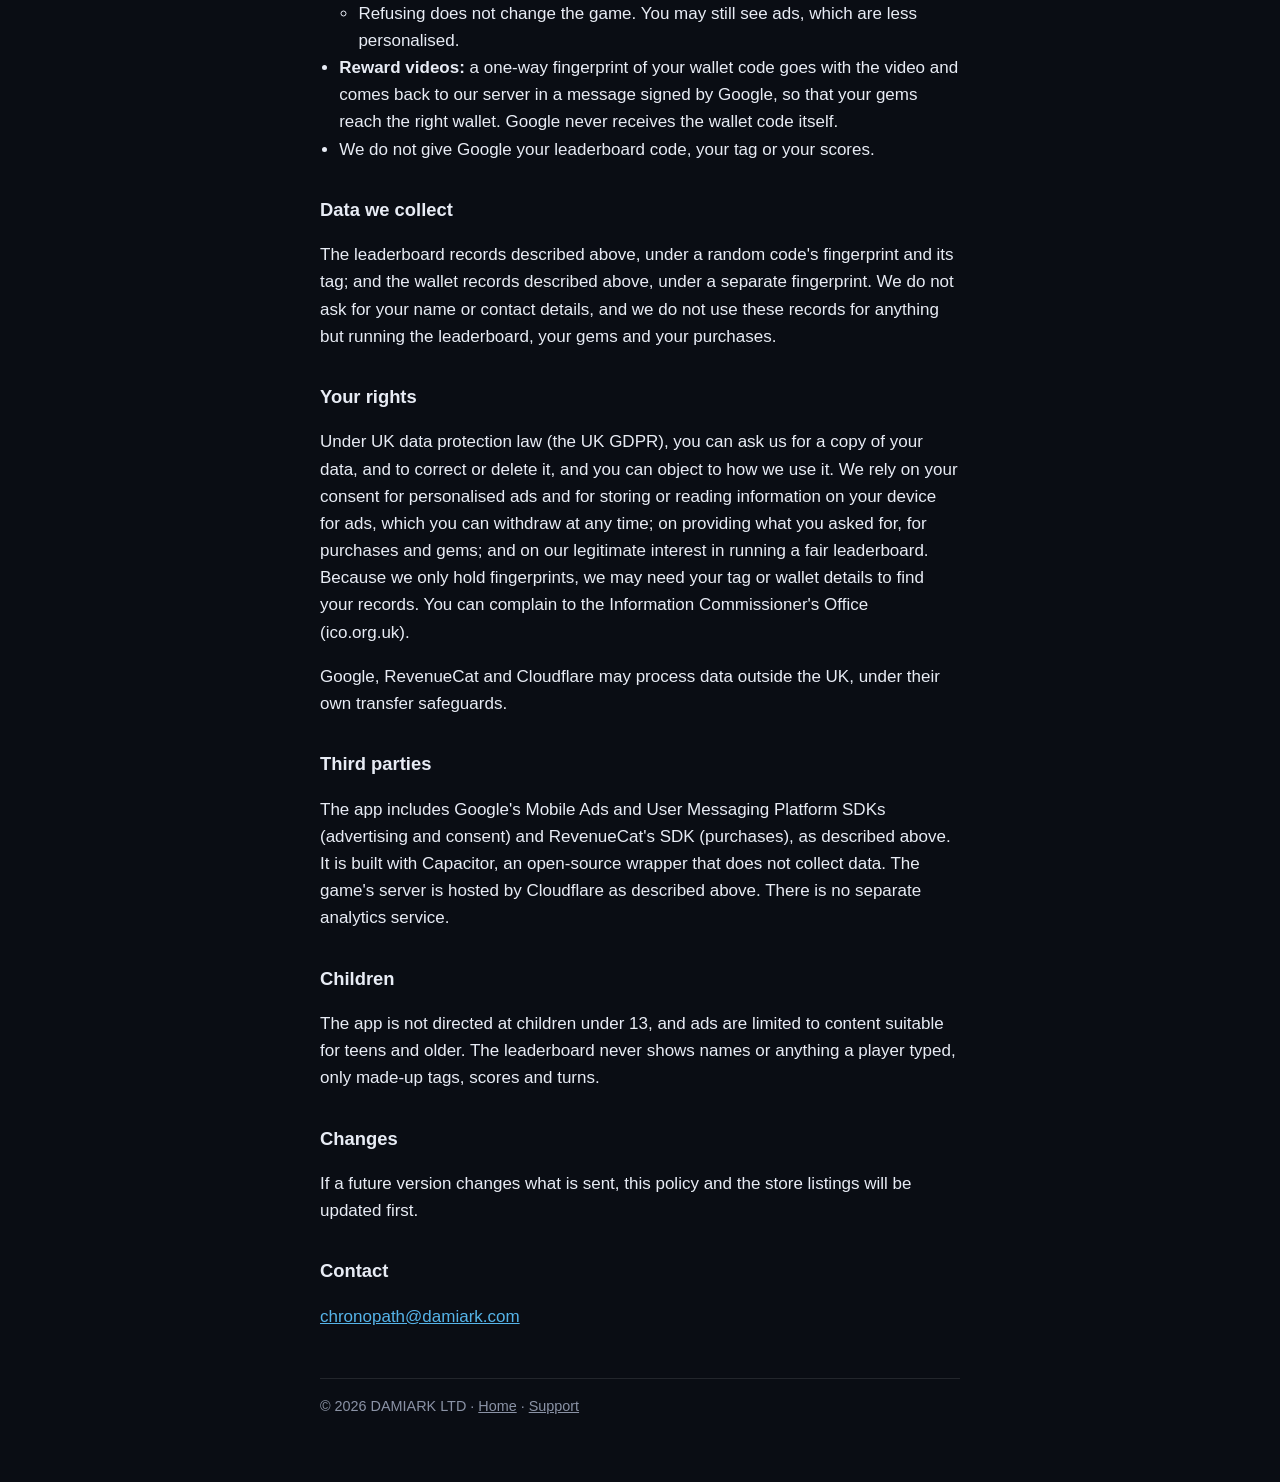
==== commit 525f8ff5: "Privacy and support: claiming medals, teen-rated ads, how to earn gems" ====
--- a/privacy.html
+++ b/privacy.html
@@ -22,7 +22,7 @@
   <p>Chronopath is free and has no accounts. It shows ads, which Premium removes, and it sells gems and Premium through Apple or Google. Three things can leave your device: a record of each finished run, sent to the game's leaderboard while the Ranking setting is on; your gem balance and purchases, once you have opened the SHOP; and, after your first five runs, what Google's ad service collects to show ads. The leaderboard and your purchases are never linked together, and neither is linked to you by name.</p>
 
   <h2>Data stored on your device</h2>
-  <p>The game keeps a few things on your device so it can work: your settings (sound, haptics, screen shake, reduced motion, ranking, light or dark theme), your best score, your best streak, your longest run, how many runs you have played, the run in progress so it can resume after you leave the app, whether you have seen the first-run hints, which tip comes next, your chosen art style, and, on slower phones, whether the lighter picture is needed (with the browser version it was measured on). It also keeps your progress: today's goals and how far you are with them, the medals you have earned, totals across your runs, your recent scores and the day's benchmark score, your rank, the looks you have unlocked and wear, and today's time capsule. For the leaderboard it keeps your best score on each board, the last leaderboard you looked at (so it can be shown offline), up to five finished runs waiting to be sent while you are offline, your device's random leaderboard code and your tag. Once you open the SHOP it also keeps a separate random wallet code, your gem balance and what you own, gems waiting to be credited, and your chosen app icon; and it counts retries to pace full-screen ads. The wallet code is also kept in the phone's own app storage and, so that your gems, icons and Premium come back if you delete and reinstall the app, in the iPhone's Keychain or in Block Store on Android (part of Google Play services). That one copy of the code stays on your phone after you delete the app, and it can travel in your phone's own encrypted backup, which we can't read. Everything else listed here is deleted when you uninstall the app or clear its data, and none of it leaves your device except as described below. To have the wallet erased, ask us (see Your rights). A run card you share goes only where you send it.</p>
+  <p>The game keeps a few things on your device so it can work: your settings (sound, haptics, screen shake, reduced motion, ranking, light or dark theme), your best score, your best streak, your longest run, how many runs you have played, the run in progress so it can resume after you leave the app, whether you have seen the first-run hints and the tutorial, which tip comes next, your chosen art style, and, on slower phones, whether the lighter picture is needed (with the browser version it was measured on). It also keeps your progress: today's goals and how far you are with them, the medals you have earned, totals across your runs, your recent scores and the day's benchmark score, your rank, the looks you have unlocked and wear, and today's time capsule. For the leaderboard it keeps your best score on each board, the last leaderboard you looked at (so it can be shown offline), up to five finished runs waiting to be sent while you are offline, your device's random leaderboard code and your tag. Once you open the SHOP or claim a medal it also keeps a separate random wallet code, your gem balance and what you own, gems waiting to be credited, which medals you have claimed, and your chosen app icon; and it counts retries to pace full-screen ads. The wallet code is also kept in the phone's own app storage and, so that your gems, icons and Premium come back if you delete and reinstall the app, in the iPhone's Keychain or in Block Store on Android (part of Google Play services). That one copy of the code stays on your phone after you delete the app, and it can travel in your phone's own encrypted backup, which we can't read. Everything else listed here is deleted when you uninstall the app or clear its data, and none of it leaves your device except as described below. To have the wallet erased, ask us (see Your rights). A run card you share goes only where you send it.</p>
 
   <h2>Leaderboard (optional, on by default)</h2>
   <p>When a run ends and Ranking is on, the app sends the run to our leaderboard server: its seed (the number that sets up the level), the list of taps you made, which board it is for (all-time or daily) and, for a daily run, the date. With it goes a random code the app made on your device the first time it sent a run. The code is not your device's hardware or advertising identifier and has nothing to do with your name, any account or any other app. The server replays your taps with the game's own rules to confirm the score. It keeps a one-way fingerprint of your code (not the code itself), a tag made from that fingerprint (two words and two numbers, such as NEON-WARDEN-07), and, for each board, your best score with its number of turns, the board and date, the seed, the time it arrived and a one-way fingerprint of the run so the same run is never counted twice. The taps themselves are not kept. The leaderboard shows the top players and the players around you by their tags, with their scores and turns.</p>
@@ -35,11 +35,11 @@
   </ul>
 
   <h2>Gems and purchases</h2>
-  <p>The first time you open the SHOP, the app makes a random wallet code. It is separate from the leaderboard code, and the two are never sent together.</p>
+  <p>The first time you open the SHOP or claim a medal, the app makes a random wallet code. It is separate from the leaderboard code, and the two are never sent together.</p>
   <ul>
     <li><strong>Our server</strong> (Cloudflare, as above) keeps your gem balance, what you own, and a log of each change, under a fingerprint of the wallet code. Requests carry the code itself; we store only the fingerprint. These records are kept while the game runs, because your gems and purchases depend on them.</li>
     <li><strong>Purchases</strong> are made through Apple or Google, which handle your payment and account; we never see your card or store account details. <strong>RevenueCat, Inc.</strong> processes your purchase history for us under the wallet code, so that purchases can be confirmed and restored.</li>
-    <li><strong>Gems for play:</strong> when you earn gems, the app tells our server which goal, medal or rank earned them.</li>
+    <li><strong>Gems for play:</strong> when you earn gems from a goal or a rank, or tap a medal to claim its gems, the app tells our server which one earned them.</li>
   </ul>
 
   <h2>Advertising</h2>
@@ -68,7 +68,7 @@
   <p>The app includes Google's Mobile Ads and User Messaging Platform SDKs (advertising and consent) and RevenueCat's SDK (purchases), as described above. It is built with Capacitor, an open-source wrapper that does not collect data. The game's server is hosted by Cloudflare as described above. There is no separate analytics service.</p>
 
   <h2>Children</h2>
-  <p>The app is not directed at children under 13, and ads are limited to content suitable for general audiences. The leaderboard never shows names or anything a player typed, only made-up tags, scores and turns.</p>
+  <p>The app is not directed at children under 13, and ads are limited to content suitable for teens and older. The leaderboard never shows names or anything a player typed, only made-up tags, scores and turns.</p>
 
   <h2>Changes</h2>
   <p>If a future version changes what is sent, this policy and the store listings will be updated first.</p>
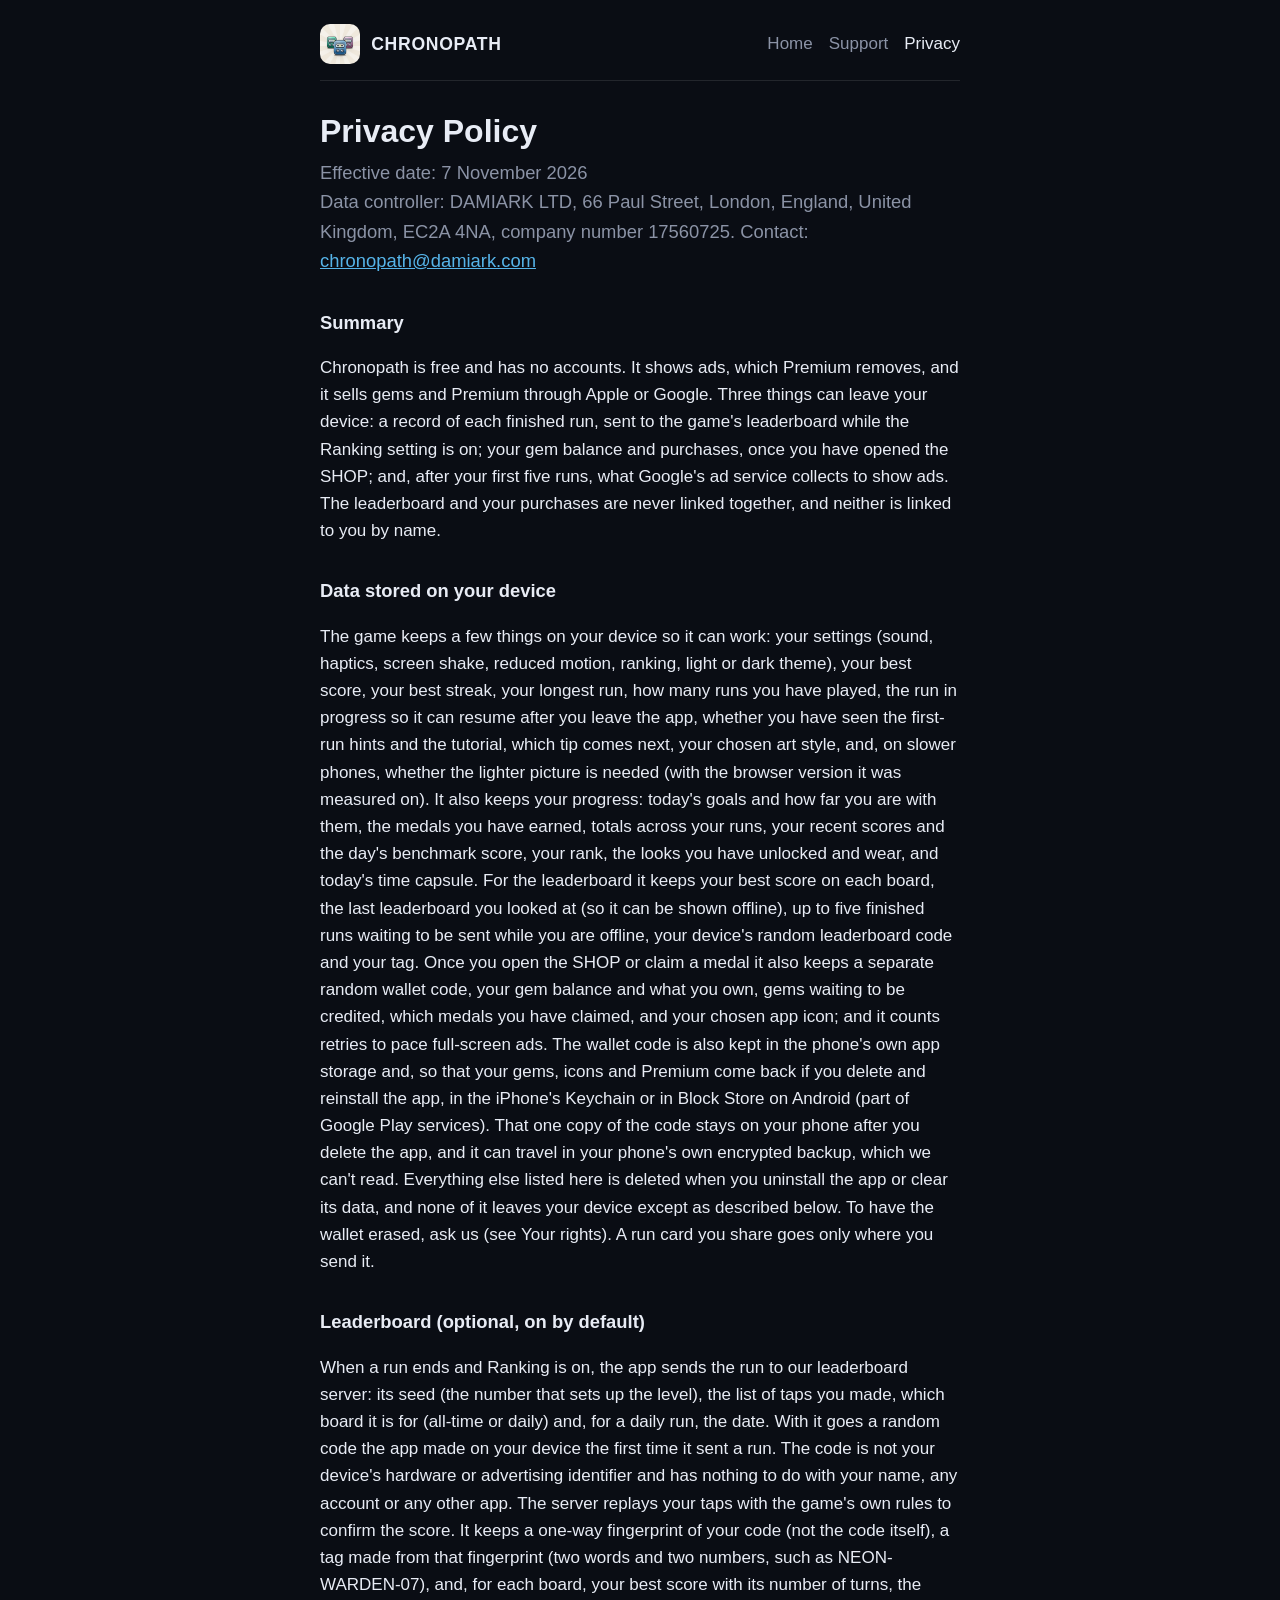
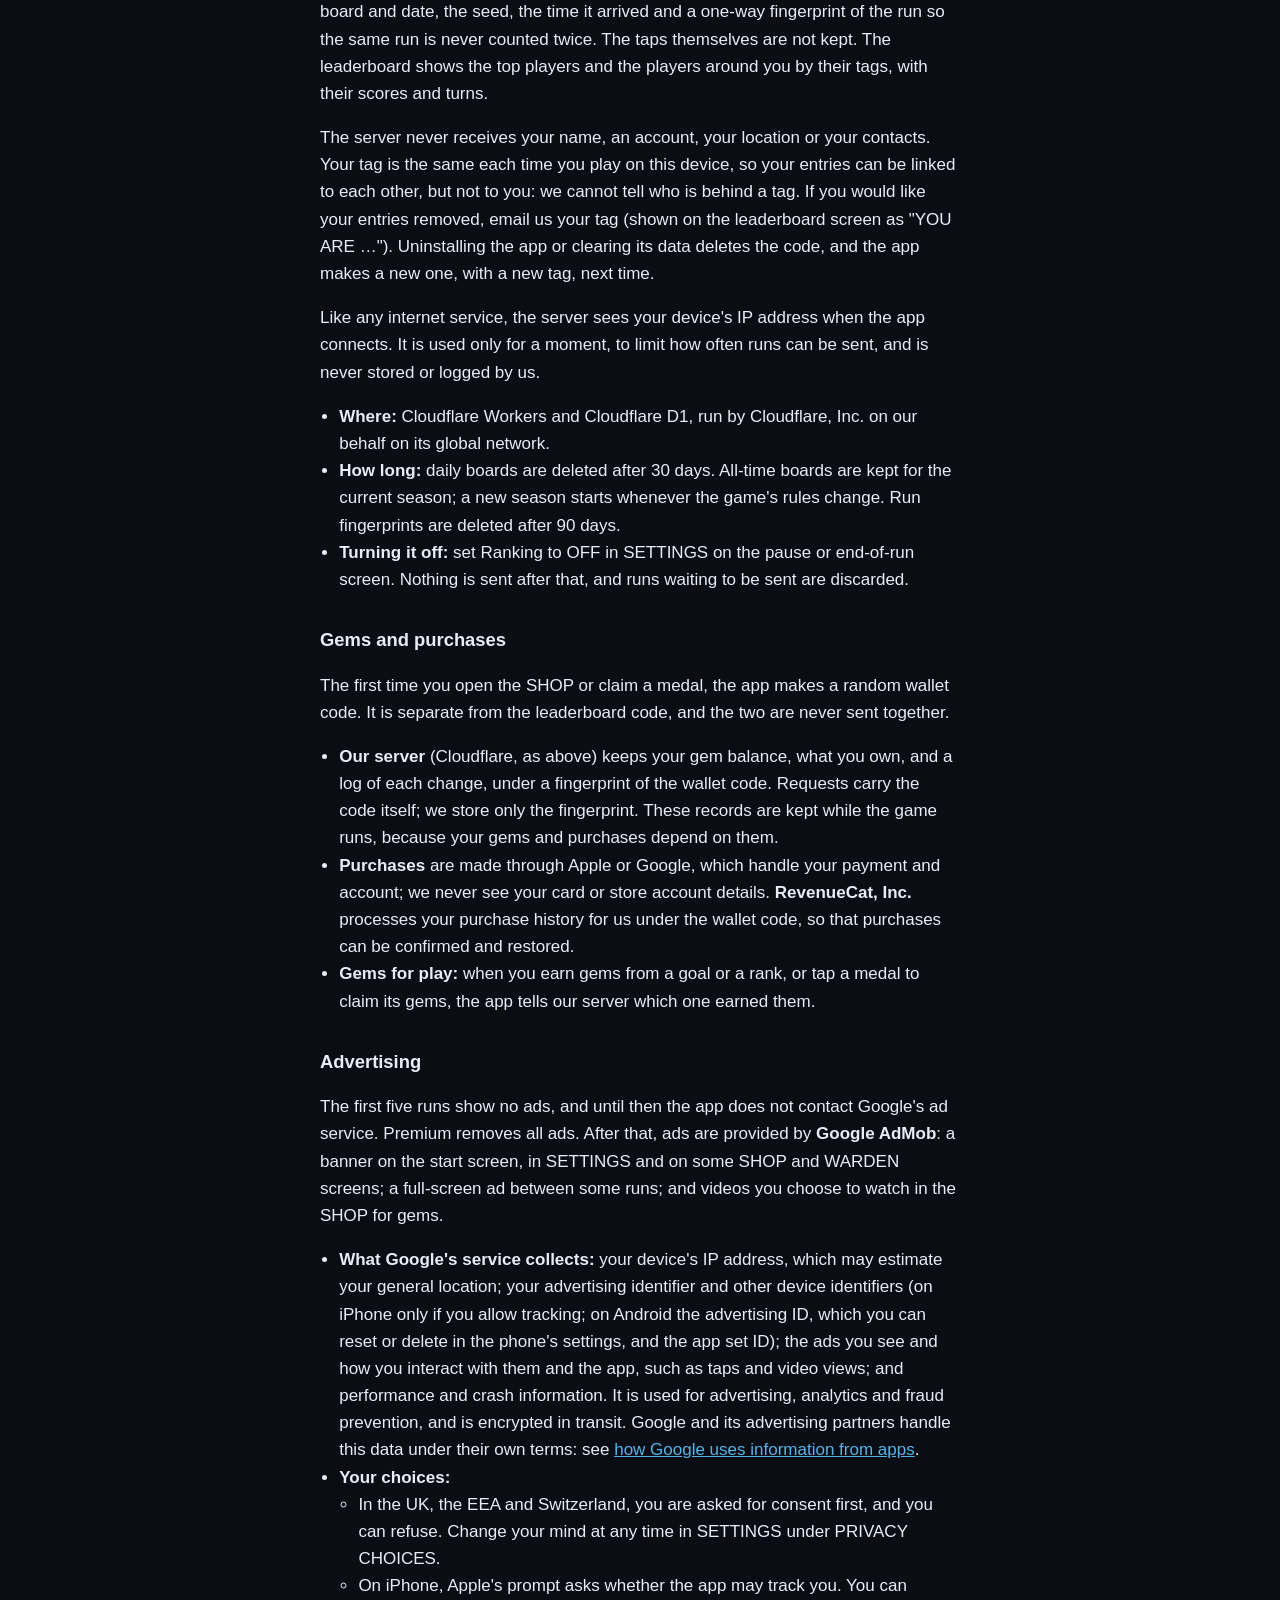
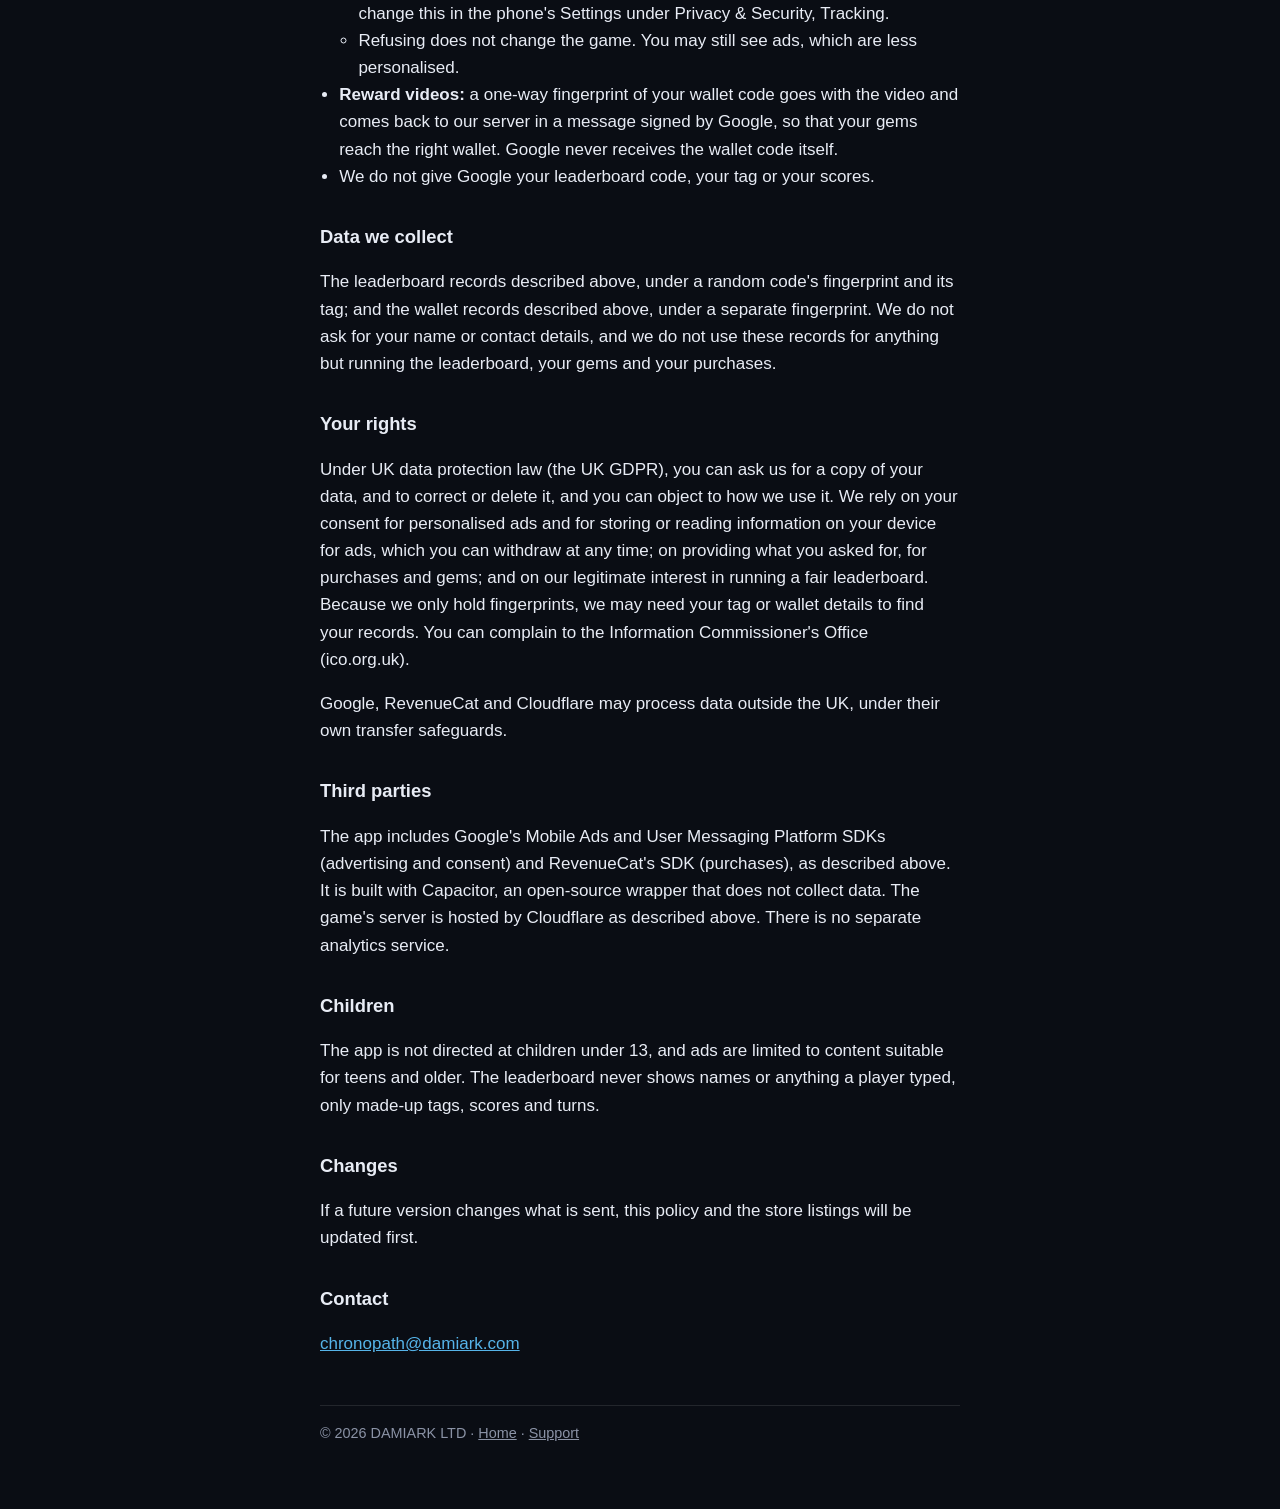
==== commit 48bd1b97: "Privacy: banners on some SHOP and WARDEN screens Co-Authored-By: Claude Opus 5.5 <noreply@anthropic." ====
--- a/privacy.html
+++ b/privacy.html
@@ -16,7 +16,7 @@
 </header>
 <main>
   <h1>Privacy Policy</h1>
-  <p class="lead">Effective date: 6 November 2026<br>Data controller: DAMIARK LTD, 66 Paul Street, London, England, United Kingdom, EC2A 4NA, company number 17560725. Contact: <a href="mailto:chronopath@damiark.com">chronopath@damiark.com</a></p>
+  <p class="lead">Effective date: 7 November 2026<br>Data controller: DAMIARK LTD, 66 Paul Street, London, England, United Kingdom, EC2A 4NA, company number 17560725. Contact: <a href="mailto:chronopath@damiark.com">chronopath@damiark.com</a></p>
 
   <h2>Summary</h2>
   <p>Chronopath is free and has no accounts. It shows ads, which Premium removes, and it sells gems and Premium through Apple or Google. Three things can leave your device: a record of each finished run, sent to the game's leaderboard while the Ranking setting is on; your gem balance and purchases, once you have opened the SHOP; and, after your first five runs, what Google's ad service collects to show ads. The leaderboard and your purchases are never linked together, and neither is linked to you by name.</p>
@@ -43,7 +43,7 @@
   </ul>
 
   <h2>Advertising</h2>
-  <p>The first five runs show no ads, and until then the app does not contact Google's ad service. Premium removes all ads. After that, ads are provided by <strong>Google AdMob</strong>: a banner on the start screen and in SETTINGS; a full-screen ad between some runs; and videos you choose to watch in the SHOP for gems.</p>
+  <p>The first five runs show no ads, and until then the app does not contact Google's ad service. Premium removes all ads. After that, ads are provided by <strong>Google AdMob</strong>: a banner on the start screen, in SETTINGS and on some SHOP and WARDEN screens; a full-screen ad between some runs; and videos you choose to watch in the SHOP for gems.</p>
   <ul>
     <li><strong>What Google's service collects:</strong> your device's IP address, which may estimate your general location; your advertising identifier and other device identifiers (on iPhone only if you allow tracking; on Android the advertising ID, which you can reset or delete in the phone's settings, and the app set ID); the ads you see and how you interact with them and the app, such as taps and video views; and performance and crash information. It is used for advertising, analytics and fraud prevention, and is encrypted in transit. Google and its advertising partners handle this data under their own terms: see <a href="https://policies.google.com/technologies/partner-sites">how Google uses information from apps</a>.</li>
     <li><strong>Your choices:</strong>
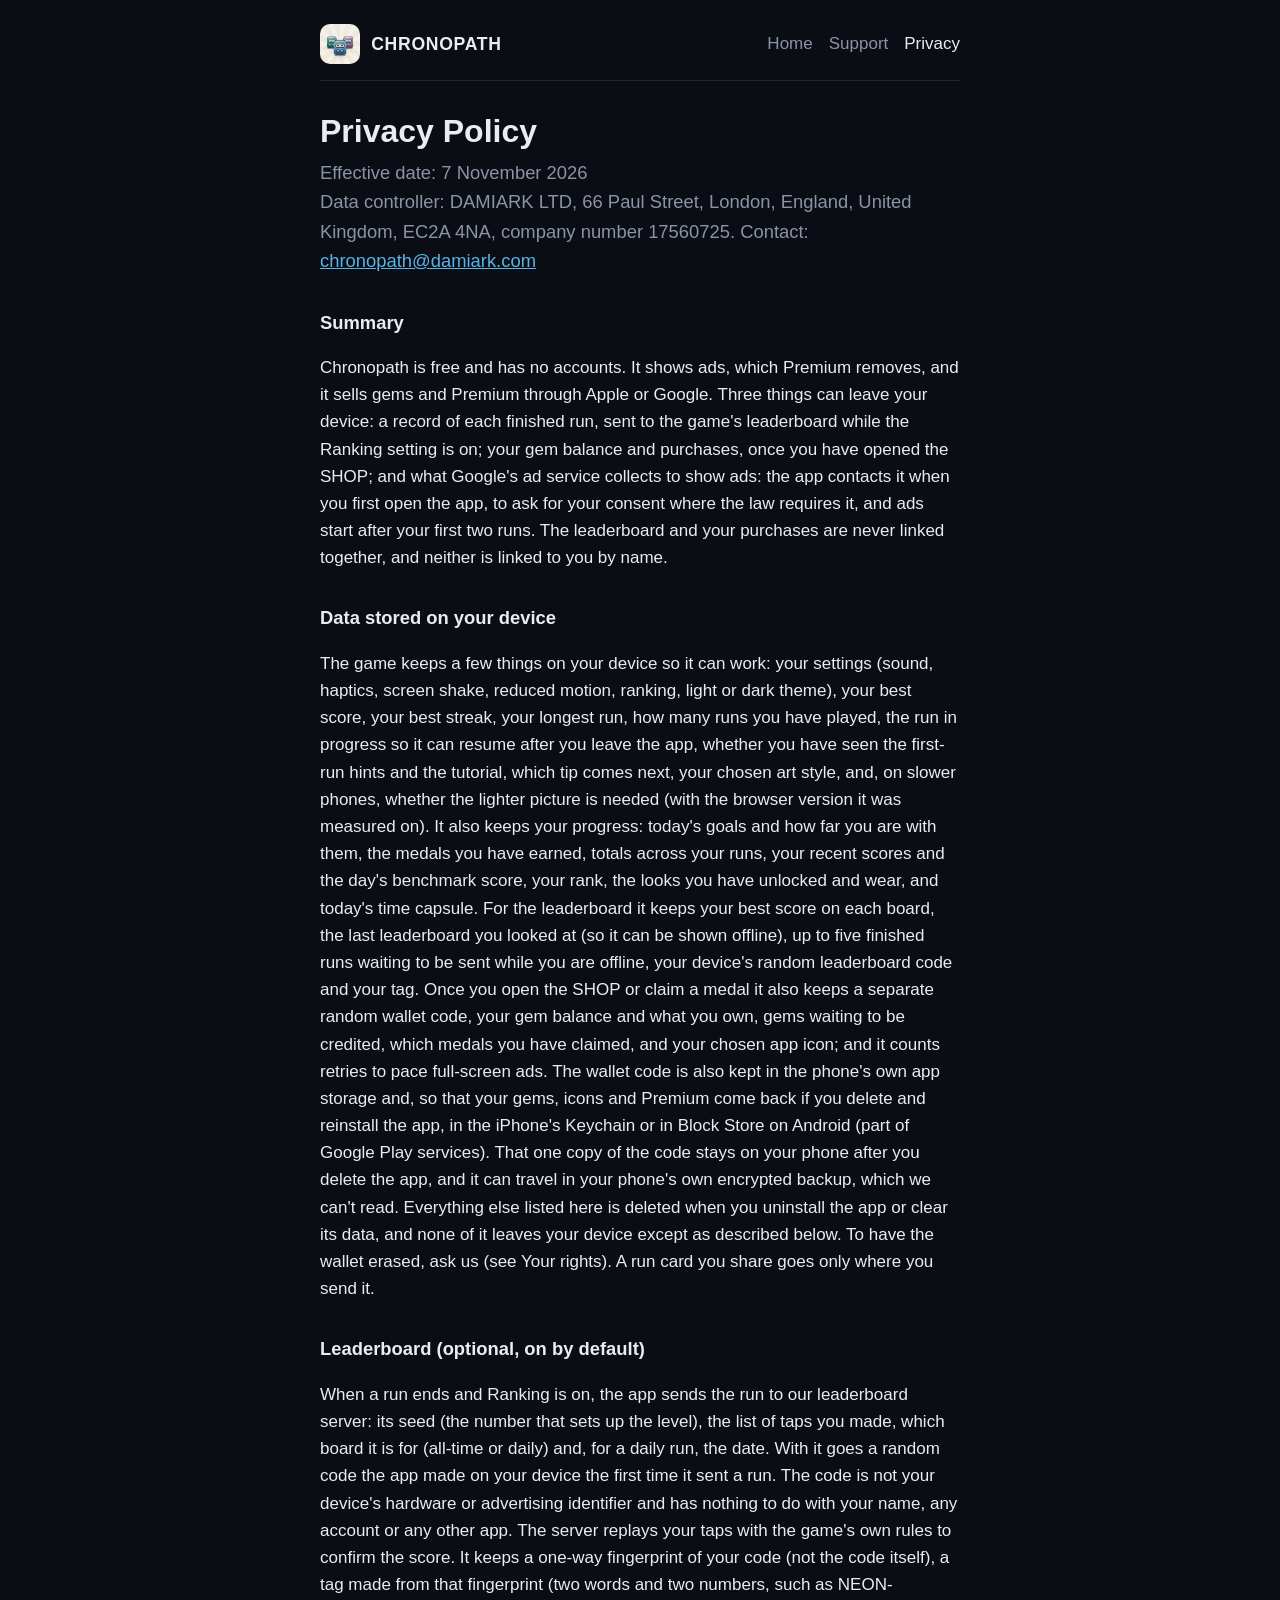
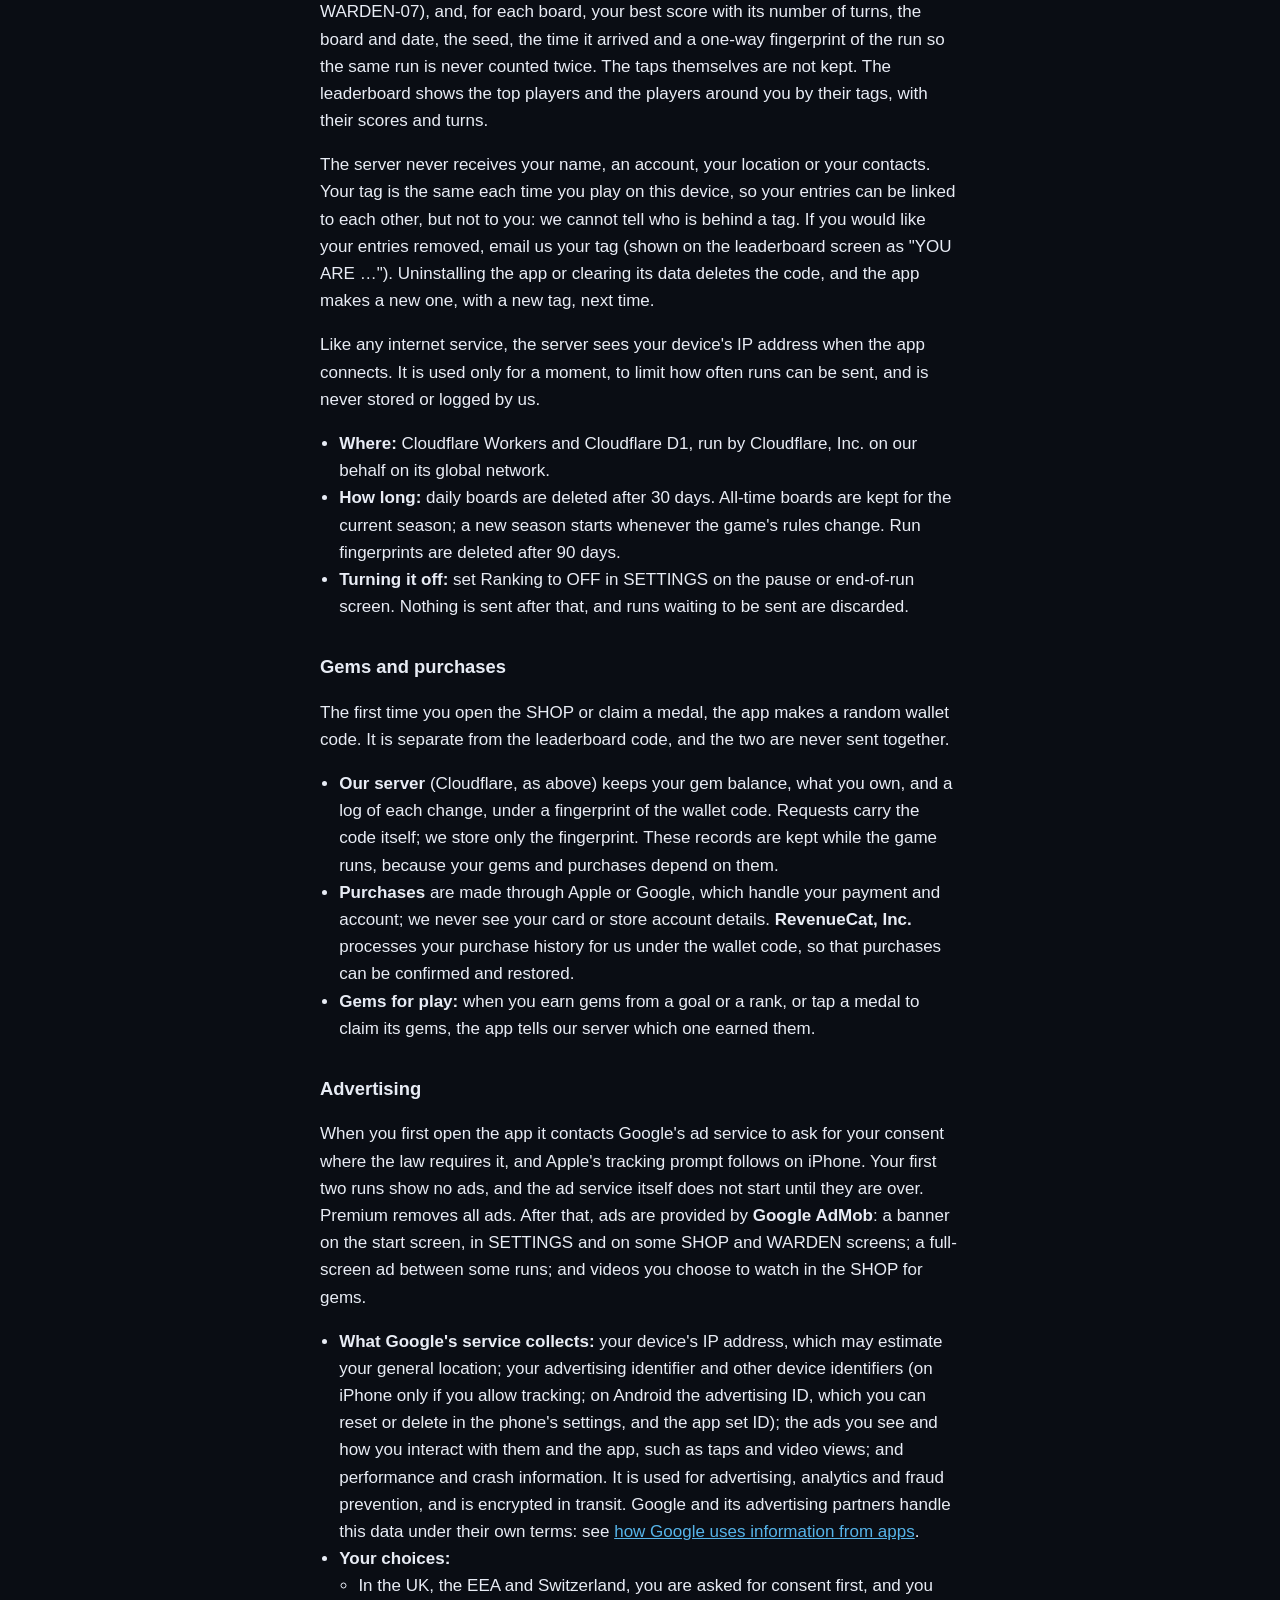
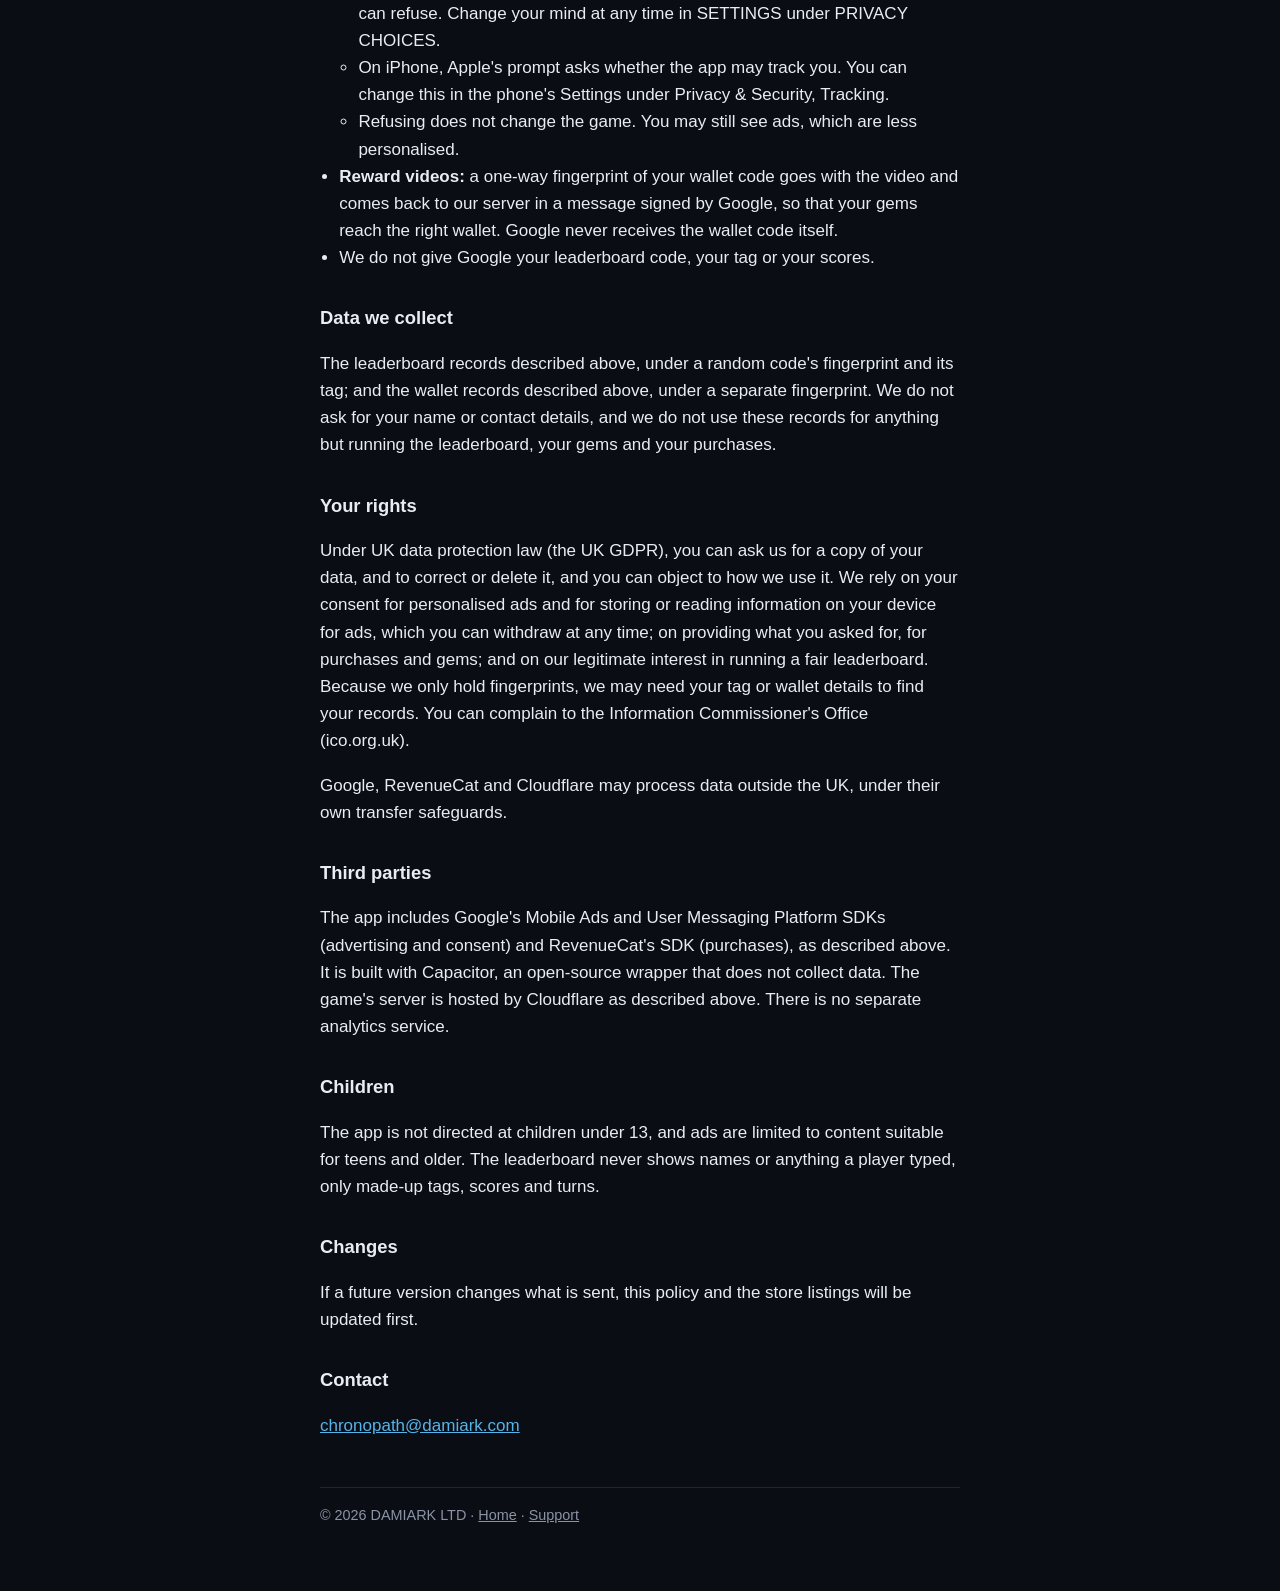
==== commit f8321697: "Privacy and support: consent at first open, ads after two runs Co-Authored-By: Claude Opus 5.5 <nore" ====
--- a/privacy.html
+++ b/privacy.html
@@ -19,7 +19,7 @@
   <p class="lead">Effective date: 7 November 2026<br>Data controller: DAMIARK LTD, 66 Paul Street, London, England, United Kingdom, EC2A 4NA, company number 17560725. Contact: <a href="mailto:chronopath@damiark.com">chronopath@damiark.com</a></p>
 
   <h2>Summary</h2>
-  <p>Chronopath is free and has no accounts. It shows ads, which Premium removes, and it sells gems and Premium through Apple or Google. Three things can leave your device: a record of each finished run, sent to the game's leaderboard while the Ranking setting is on; your gem balance and purchases, once you have opened the SHOP; and, after your first five runs, what Google's ad service collects to show ads. The leaderboard and your purchases are never linked together, and neither is linked to you by name.</p>
+  <p>Chronopath is free and has no accounts. It shows ads, which Premium removes, and it sells gems and Premium through Apple or Google. Three things can leave your device: a record of each finished run, sent to the game's leaderboard while the Ranking setting is on; your gem balance and purchases, once you have opened the SHOP; and what Google's ad service collects to show ads: the app contacts it when you first open the app, to ask for your consent where the law requires it, and ads start after your first two runs. The leaderboard and your purchases are never linked together, and neither is linked to you by name.</p>
 
   <h2>Data stored on your device</h2>
   <p>The game keeps a few things on your device so it can work: your settings (sound, haptics, screen shake, reduced motion, ranking, light or dark theme), your best score, your best streak, your longest run, how many runs you have played, the run in progress so it can resume after you leave the app, whether you have seen the first-run hints and the tutorial, which tip comes next, your chosen art style, and, on slower phones, whether the lighter picture is needed (with the browser version it was measured on). It also keeps your progress: today's goals and how far you are with them, the medals you have earned, totals across your runs, your recent scores and the day's benchmark score, your rank, the looks you have unlocked and wear, and today's time capsule. For the leaderboard it keeps your best score on each board, the last leaderboard you looked at (so it can be shown offline), up to five finished runs waiting to be sent while you are offline, your device's random leaderboard code and your tag. Once you open the SHOP or claim a medal it also keeps a separate random wallet code, your gem balance and what you own, gems waiting to be credited, which medals you have claimed, and your chosen app icon; and it counts retries to pace full-screen ads. The wallet code is also kept in the phone's own app storage and, so that your gems, icons and Premium come back if you delete and reinstall the app, in the iPhone's Keychain or in Block Store on Android (part of Google Play services). That one copy of the code stays on your phone after you delete the app, and it can travel in your phone's own encrypted backup, which we can't read. Everything else listed here is deleted when you uninstall the app or clear its data, and none of it leaves your device except as described below. To have the wallet erased, ask us (see Your rights). A run card you share goes only where you send it.</p>
@@ -43,7 +43,7 @@
   </ul>
 
   <h2>Advertising</h2>
-  <p>The first five runs show no ads, and until then the app does not contact Google's ad service. Premium removes all ads. After that, ads are provided by <strong>Google AdMob</strong>: a banner on the start screen, in SETTINGS and on some SHOP and WARDEN screens; a full-screen ad between some runs; and videos you choose to watch in the SHOP for gems.</p>
+  <p>When you first open the app it contacts Google's ad service to ask for your consent where the law requires it, and Apple's tracking prompt follows on iPhone. Your first two runs show no ads, and the ad service itself does not start until they are over. Premium removes all ads. After that, ads are provided by <strong>Google AdMob</strong>: a banner on the start screen, in SETTINGS and on some SHOP and WARDEN screens; a full-screen ad between some runs; and videos you choose to watch in the SHOP for gems.</p>
   <ul>
     <li><strong>What Google's service collects:</strong> your device's IP address, which may estimate your general location; your advertising identifier and other device identifiers (on iPhone only if you allow tracking; on Android the advertising ID, which you can reset or delete in the phone's settings, and the app set ID); the ads you see and how you interact with them and the app, such as taps and video views; and performance and crash information. It is used for advertising, analytics and fraud prevention, and is encrypted in transit. Google and its advertising partners handle this data under their own terms: see <a href="https://policies.google.com/technologies/partner-sites">how Google uses information from apps</a>.</li>
     <li><strong>Your choices:</strong>
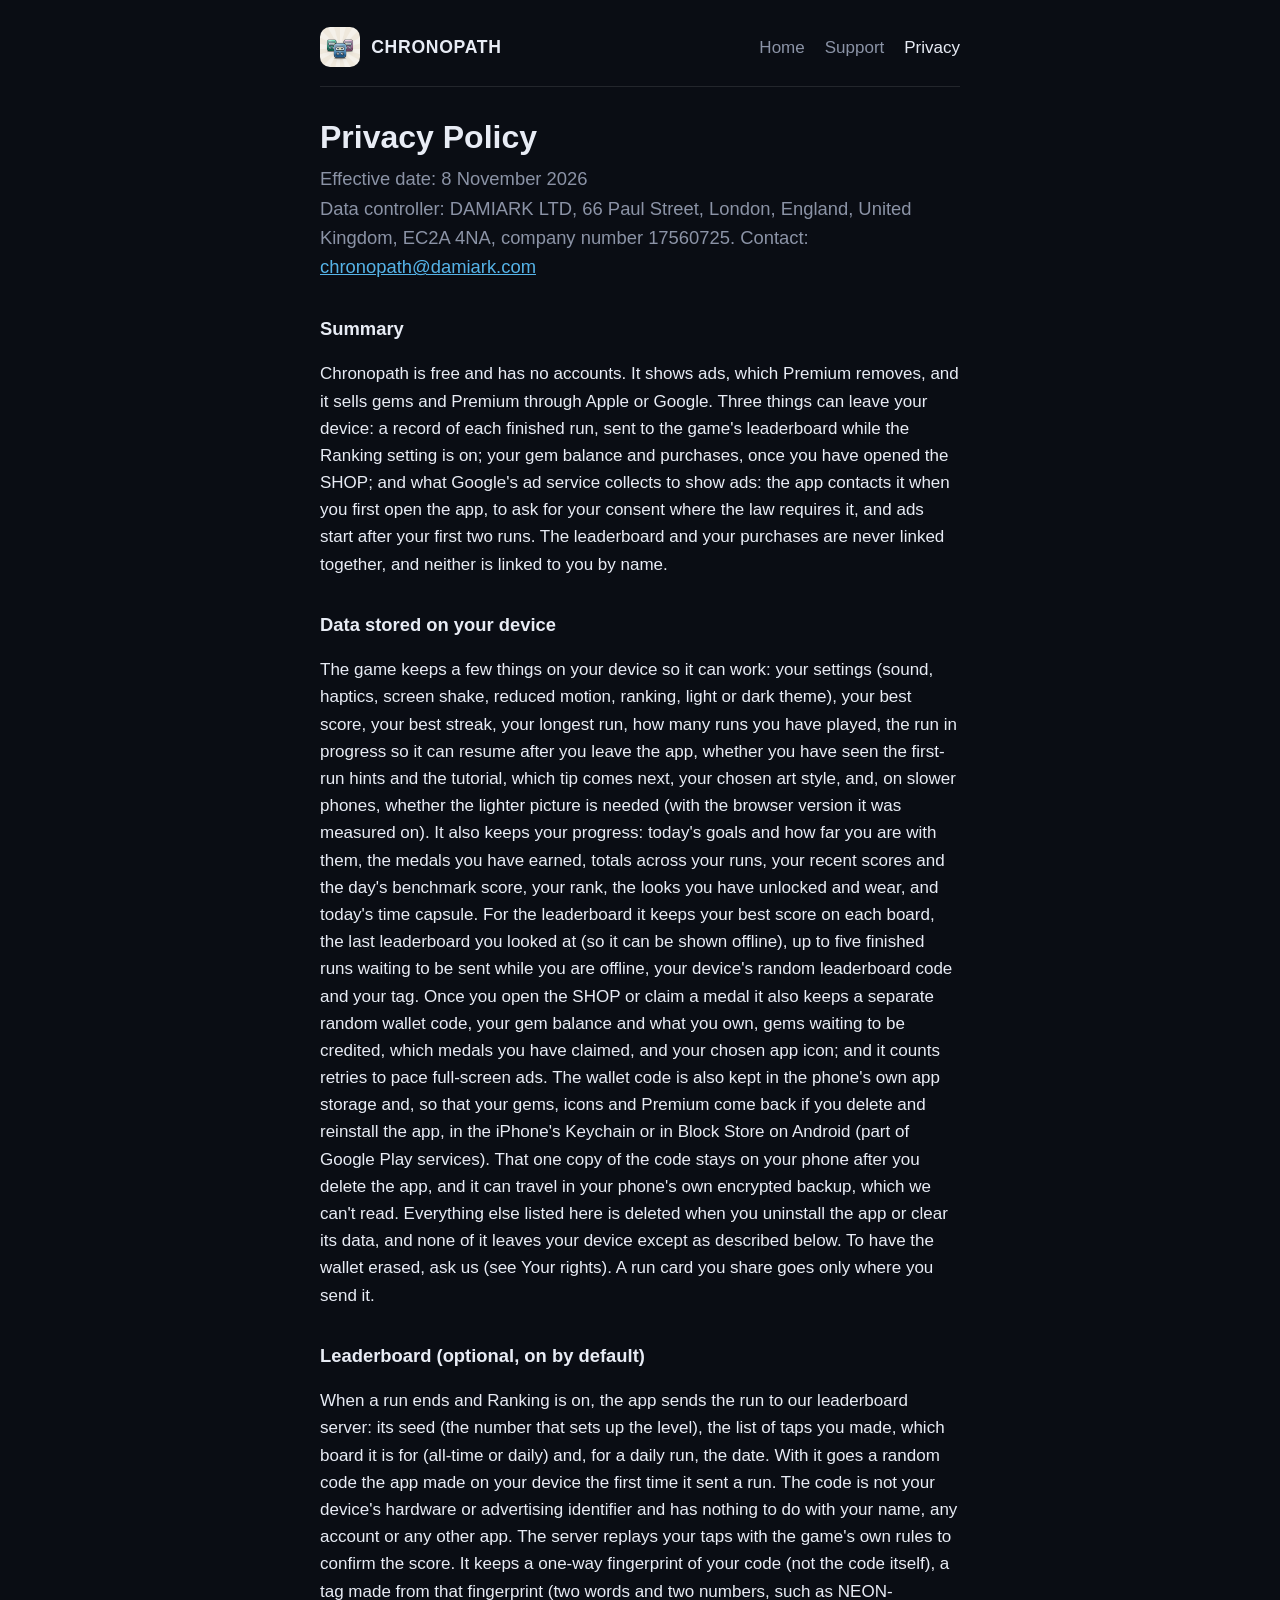
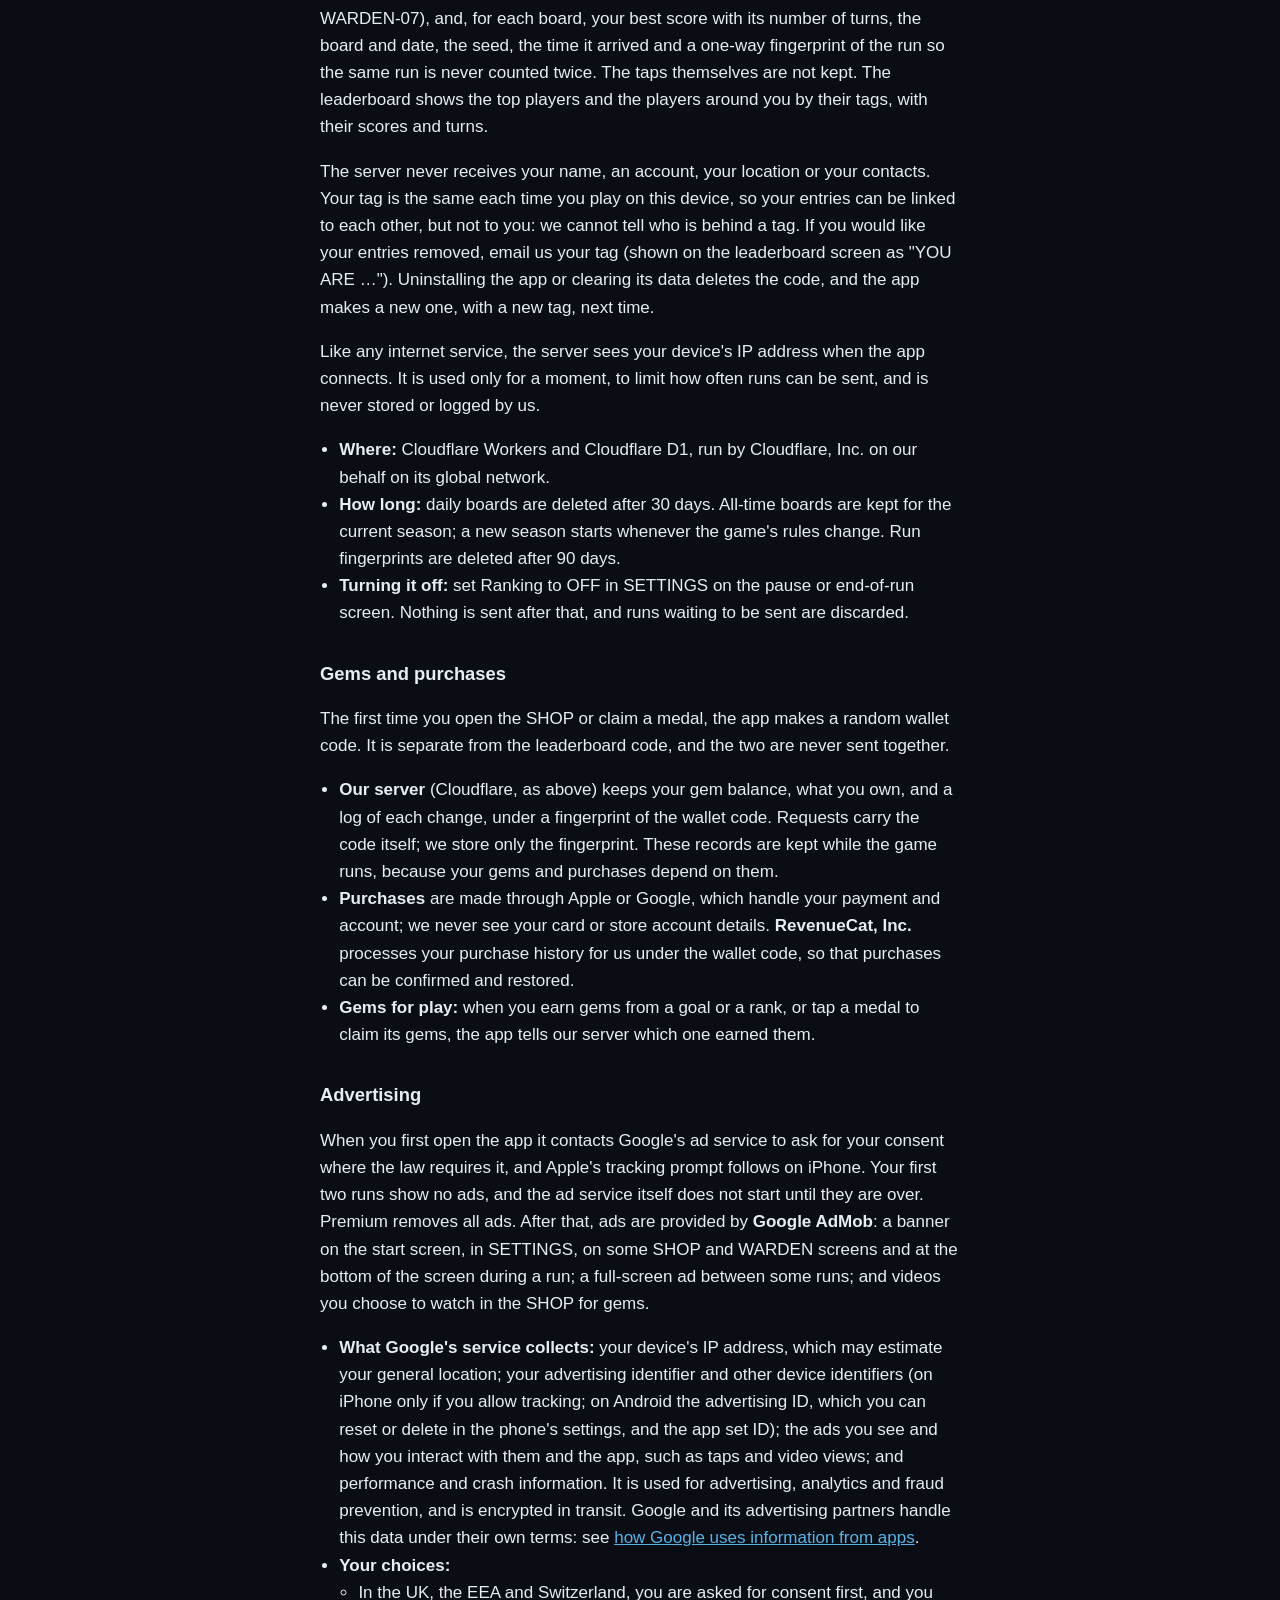
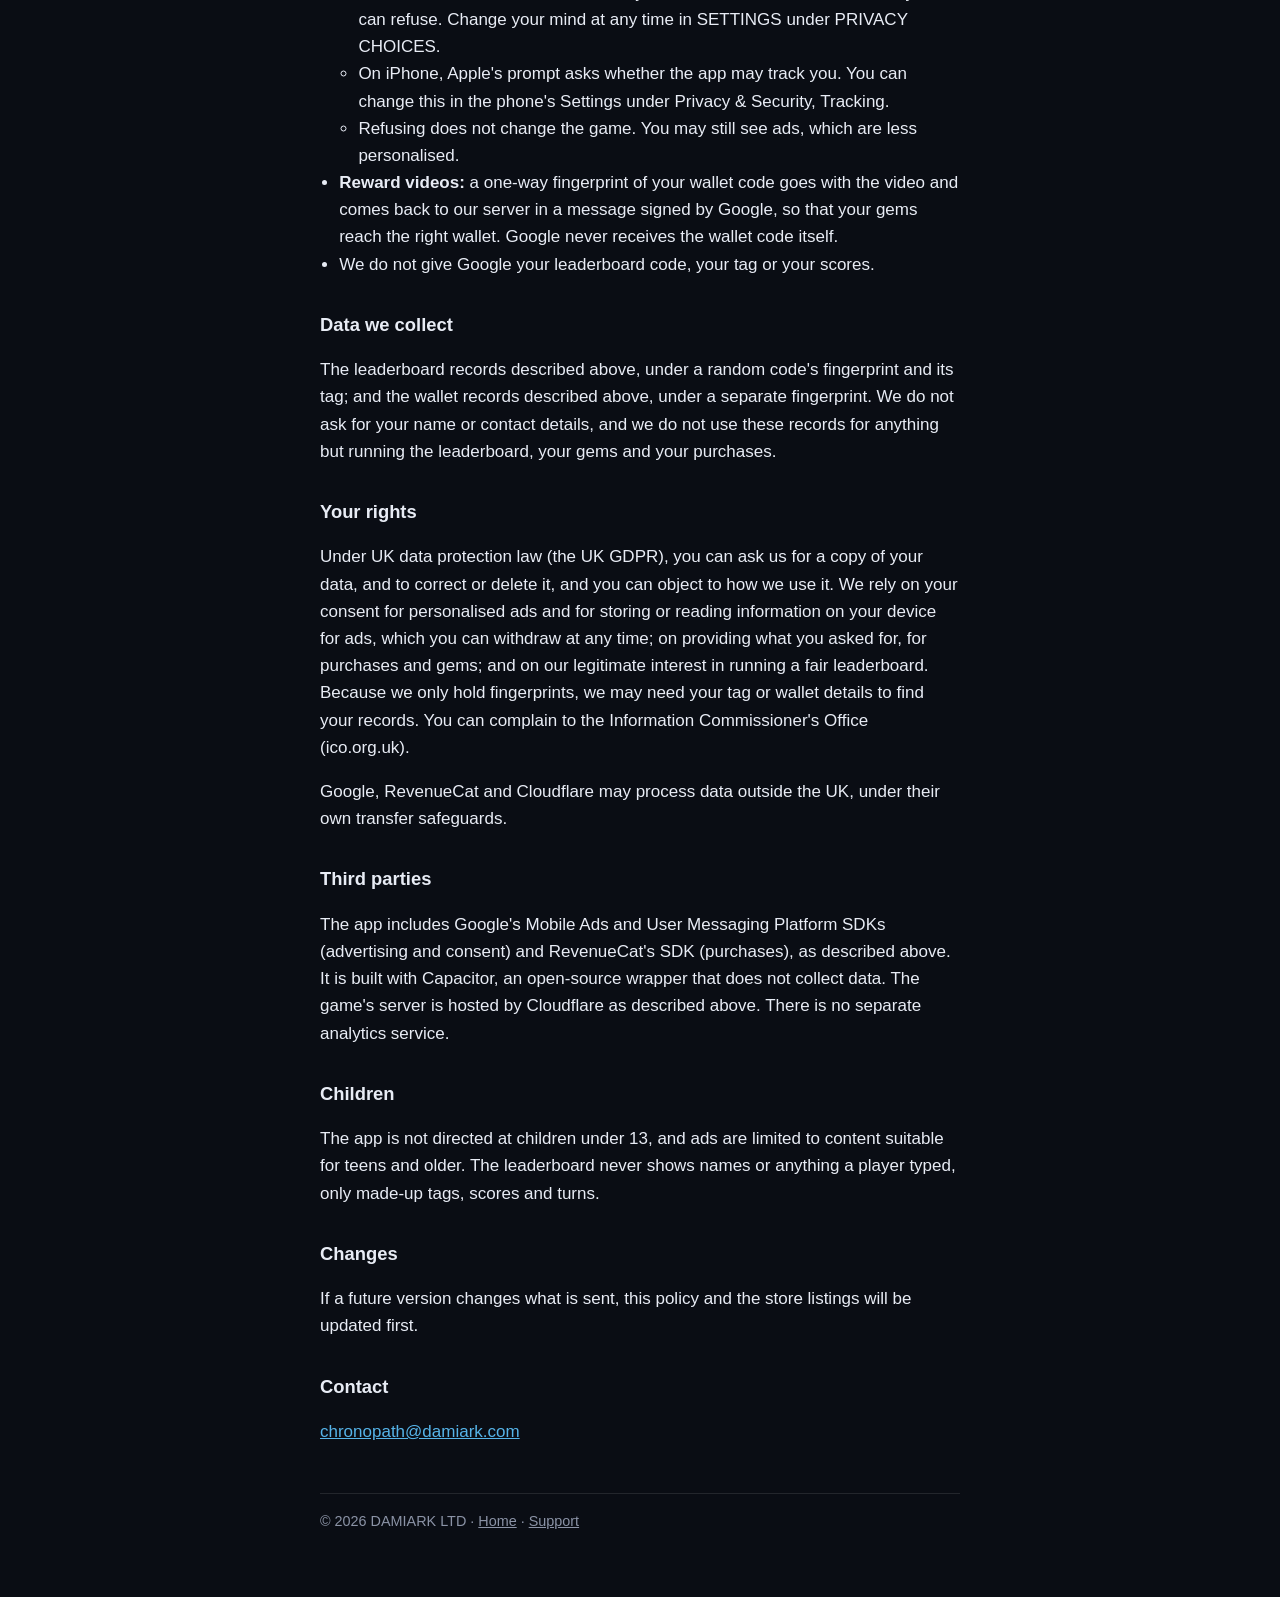
==== commit c9c56956: "Privacy: a banner during a run, effective 8 November" ====
--- a/privacy.html
+++ b/privacy.html
@@ -16,7 +16,7 @@
 </header>
 <main>
   <h1>Privacy Policy</h1>
-  <p class="lead">Effective date: 7 November 2026<br>Data controller: DAMIARK LTD, 66 Paul Street, London, England, United Kingdom, EC2A 4NA, company number 17560725. Contact: <a href="mailto:chronopath@damiark.com">chronopath@damiark.com</a></p>
+  <p class="lead">Effective date: 8 November 2026<br>Data controller: DAMIARK LTD, 66 Paul Street, London, England, United Kingdom, EC2A 4NA, company number 17560725. Contact: <a href="mailto:chronopath@damiark.com">chronopath@damiark.com</a></p>
 
   <h2>Summary</h2>
   <p>Chronopath is free and has no accounts. It shows ads, which Premium removes, and it sells gems and Premium through Apple or Google. Three things can leave your device: a record of each finished run, sent to the game's leaderboard while the Ranking setting is on; your gem balance and purchases, once you have opened the SHOP; and what Google's ad service collects to show ads: the app contacts it when you first open the app, to ask for your consent where the law requires it, and ads start after your first two runs. The leaderboard and your purchases are never linked together, and neither is linked to you by name.</p>
@@ -43,7 +43,7 @@
   </ul>
 
   <h2>Advertising</h2>
-  <p>When you first open the app it contacts Google's ad service to ask for your consent where the law requires it, and Apple's tracking prompt follows on iPhone. Your first two runs show no ads, and the ad service itself does not start until they are over. Premium removes all ads. After that, ads are provided by <strong>Google AdMob</strong>: a banner on the start screen, in SETTINGS and on some SHOP and WARDEN screens; a full-screen ad between some runs; and videos you choose to watch in the SHOP for gems.</p>
+  <p>When you first open the app it contacts Google's ad service to ask for your consent where the law requires it, and Apple's tracking prompt follows on iPhone. Your first two runs show no ads, and the ad service itself does not start until they are over. Premium removes all ads. After that, ads are provided by <strong>Google AdMob</strong>: a banner on the start screen, in SETTINGS, on some SHOP and WARDEN screens and at the bottom of the screen during a run; a full-screen ad between some runs; and videos you choose to watch in the SHOP for gems.</p>
   <ul>
     <li><strong>What Google's service collects:</strong> your device's IP address, which may estimate your general location; your advertising identifier and other device identifiers (on iPhone only if you allow tracking; on Android the advertising ID, which you can reset or delete in the phone's settings, and the app set ID); the ads you see and how you interact with them and the app, such as taps and video views; and performance and crash information. It is used for advertising, analytics and fraud prevention, and is encrypted in transit. Google and its advertising partners handle this data under their own terms: see <a href="https://policies.google.com/technologies/partner-sites">how Google uses information from apps</a>.</li>
     <li><strong>Your choices:</strong>
--- a/style.css
+++ b/style.css
@@ -3,12 +3,13 @@
 html, body { margin: 0; background: var(--bg); color: var(--text); }
 body { font: 17px/1.6 -apple-system, BlinkMacSystemFont, "Segoe UI", Roboto, Helvetica, Arial, sans-serif; padding: 0 1.25rem 4rem; }
 main, header, footer { max-width: 40rem; margin: 0 auto; }
-header { display: flex; align-items: center; justify-content: space-between; gap: 1rem; padding: 1.5rem 0 1rem; border-bottom: 1px solid var(--line); }
+header { display: flex; flex-wrap: wrap; align-items: center; justify-content: space-between; gap: .5rem 1rem; padding: 1.5rem 0 1rem; border-bottom: 1px solid var(--line); }
 header .brand { display: flex; align-items: center; gap: .7rem; color: var(--text); text-decoration: none; font-weight: 800; font-size: 1.1rem; letter-spacing: .04em; text-transform: uppercase; }
 /* the app icon (the keeper trio), whole, in a rounded tile */
 header .brand .logo { width: 40px; height: 40px; overflow: hidden; border-radius: 10px; flex: none; }
 header .brand .logo img { display: block; width: 40px; height: 40px; }
-nav a { color: var(--dim); text-decoration: none; margin-left: 1rem; }
+nav { display: flex; gap: 1.25rem; }
+nav a { color: var(--dim); text-decoration: none; padding: .6rem 0; }   /* the padding makes each link a comfortable tap target */
 nav a[aria-current="page"], nav a:hover { color: var(--text); }
 h1 { font-size: 2rem; line-height: 1.15; margin: 2rem 0 .5rem; }
 h2 { font-size: 1.15rem; margin: 2rem 0 .4rem; color: var(--text); }
@@ -22,3 +23,10 @@
 .card { border: 1px solid var(--line); border-radius: 12px; padding: 1rem 1.2rem; margin: 1.5rem 0; }
 footer { border-top: 1px solid var(--line); margin-top: 3rem; padding-top: 1rem; color: var(--dim); font-size: .9rem; }
 footer a { color: var(--dim); }
+/* phones: the links get their own row under the name, so nothing runs off the screen */
+@media (max-width: 30rem) {
+  header { flex-direction: column; align-items: flex-start; padding-bottom: .5rem; }
+  nav { gap: 1.5rem; }
+}
+/* long addresses and links wrap instead of widening the page */
+p, li, dd { overflow-wrap: anywhere; }
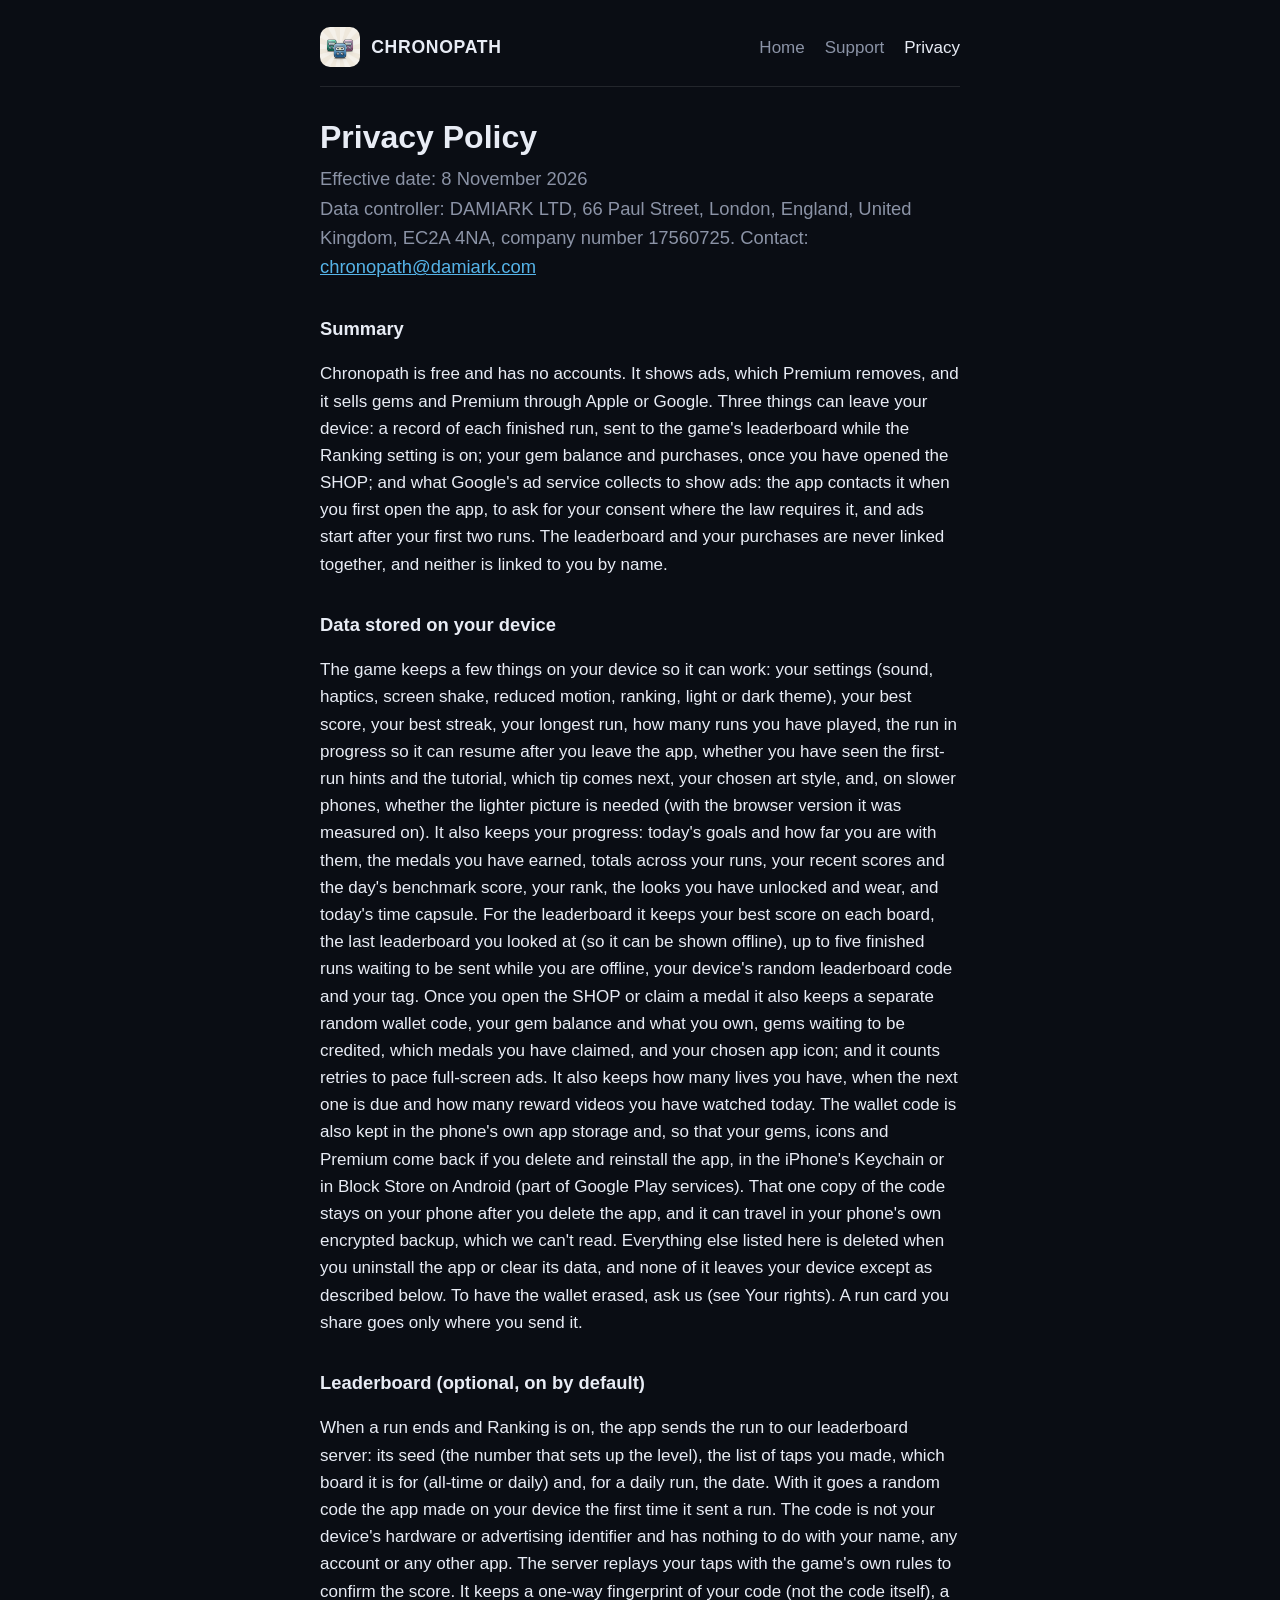
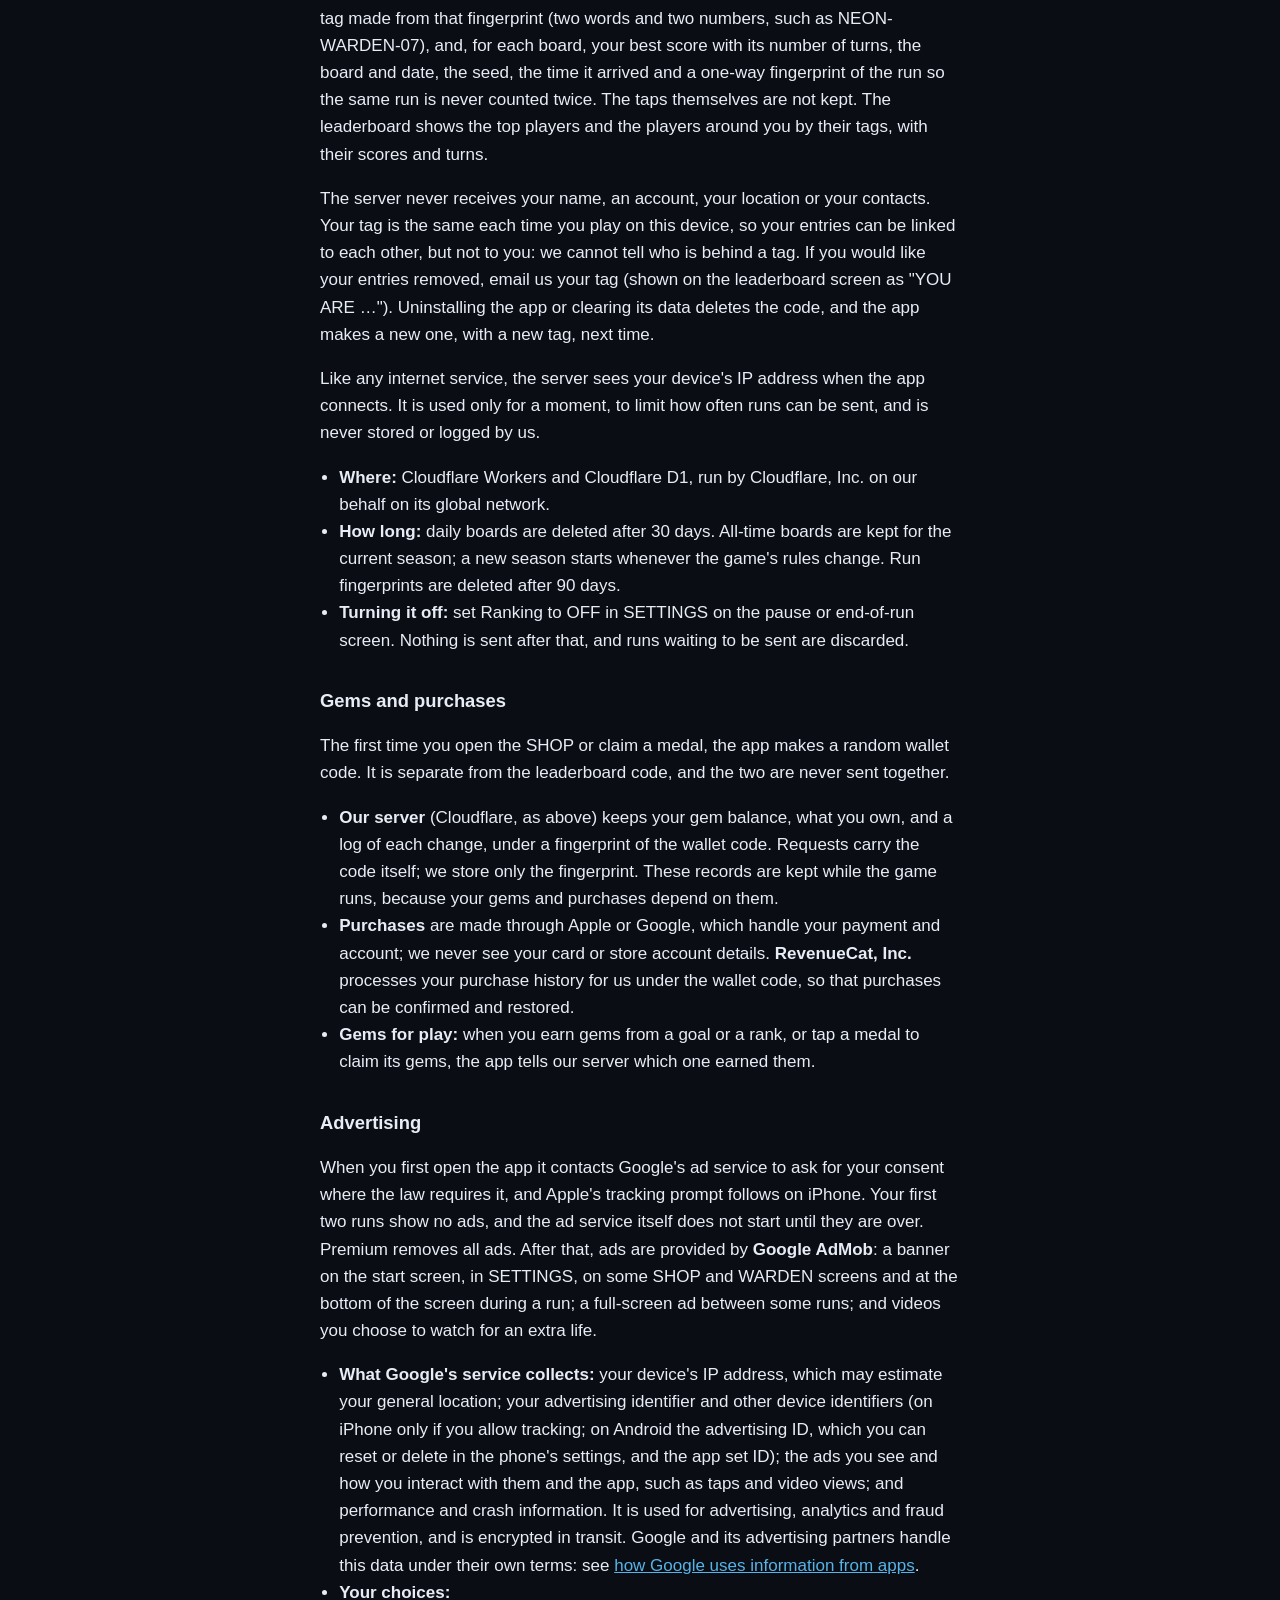
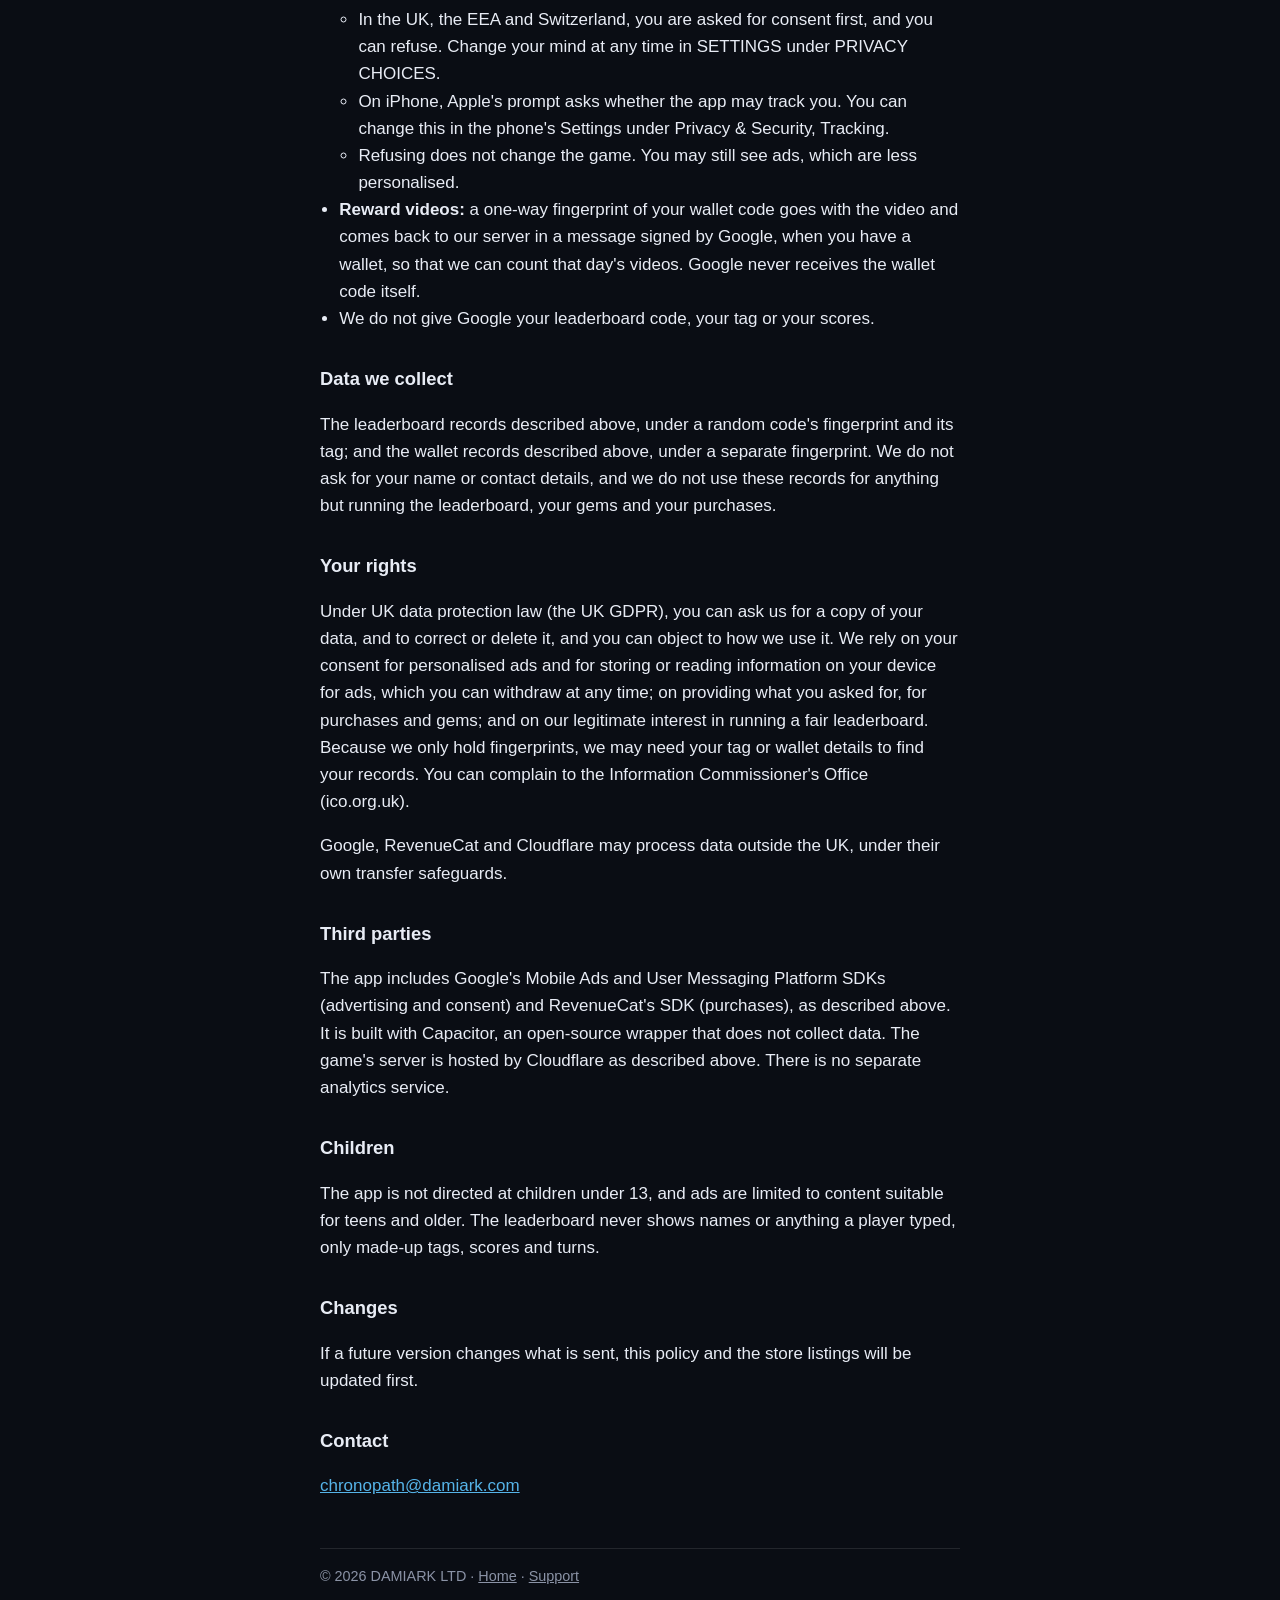
==== commit 31804cc4: "Privacy: lives and reward videos for a life" ====
--- a/privacy.html
+++ b/privacy.html
@@ -22,7 +22,7 @@
   <p>Chronopath is free and has no accounts. It shows ads, which Premium removes, and it sells gems and Premium through Apple or Google. Three things can leave your device: a record of each finished run, sent to the game's leaderboard while the Ranking setting is on; your gem balance and purchases, once you have opened the SHOP; and what Google's ad service collects to show ads: the app contacts it when you first open the app, to ask for your consent where the law requires it, and ads start after your first two runs. The leaderboard and your purchases are never linked together, and neither is linked to you by name.</p>
 
   <h2>Data stored on your device</h2>
-  <p>The game keeps a few things on your device so it can work: your settings (sound, haptics, screen shake, reduced motion, ranking, light or dark theme), your best score, your best streak, your longest run, how many runs you have played, the run in progress so it can resume after you leave the app, whether you have seen the first-run hints and the tutorial, which tip comes next, your chosen art style, and, on slower phones, whether the lighter picture is needed (with the browser version it was measured on). It also keeps your progress: today's goals and how far you are with them, the medals you have earned, totals across your runs, your recent scores and the day's benchmark score, your rank, the looks you have unlocked and wear, and today's time capsule. For the leaderboard it keeps your best score on each board, the last leaderboard you looked at (so it can be shown offline), up to five finished runs waiting to be sent while you are offline, your device's random leaderboard code and your tag. Once you open the SHOP or claim a medal it also keeps a separate random wallet code, your gem balance and what you own, gems waiting to be credited, which medals you have claimed, and your chosen app icon; and it counts retries to pace full-screen ads. The wallet code is also kept in the phone's own app storage and, so that your gems, icons and Premium come back if you delete and reinstall the app, in the iPhone's Keychain or in Block Store on Android (part of Google Play services). That one copy of the code stays on your phone after you delete the app, and it can travel in your phone's own encrypted backup, which we can't read. Everything else listed here is deleted when you uninstall the app or clear its data, and none of it leaves your device except as described below. To have the wallet erased, ask us (see Your rights). A run card you share goes only where you send it.</p>
+  <p>The game keeps a few things on your device so it can work: your settings (sound, haptics, screen shake, reduced motion, ranking, light or dark theme), your best score, your best streak, your longest run, how many runs you have played, the run in progress so it can resume after you leave the app, whether you have seen the first-run hints and the tutorial, which tip comes next, your chosen art style, and, on slower phones, whether the lighter picture is needed (with the browser version it was measured on). It also keeps your progress: today's goals and how far you are with them, the medals you have earned, totals across your runs, your recent scores and the day's benchmark score, your rank, the looks you have unlocked and wear, and today's time capsule. For the leaderboard it keeps your best score on each board, the last leaderboard you looked at (so it can be shown offline), up to five finished runs waiting to be sent while you are offline, your device's random leaderboard code and your tag. Once you open the SHOP or claim a medal it also keeps a separate random wallet code, your gem balance and what you own, gems waiting to be credited, which medals you have claimed, and your chosen app icon; and it counts retries to pace full-screen ads. It also keeps how many lives you have, when the next one is due and how many reward videos you have watched today. The wallet code is also kept in the phone's own app storage and, so that your gems, icons and Premium come back if you delete and reinstall the app, in the iPhone's Keychain or in Block Store on Android (part of Google Play services). That one copy of the code stays on your phone after you delete the app, and it can travel in your phone's own encrypted backup, which we can't read. Everything else listed here is deleted when you uninstall the app or clear its data, and none of it leaves your device except as described below. To have the wallet erased, ask us (see Your rights). A run card you share goes only where you send it.</p>
 
   <h2>Leaderboard (optional, on by default)</h2>
   <p>When a run ends and Ranking is on, the app sends the run to our leaderboard server: its seed (the number that sets up the level), the list of taps you made, which board it is for (all-time or daily) and, for a daily run, the date. With it goes a random code the app made on your device the first time it sent a run. The code is not your device's hardware or advertising identifier and has nothing to do with your name, any account or any other app. The server replays your taps with the game's own rules to confirm the score. It keeps a one-way fingerprint of your code (not the code itself), a tag made from that fingerprint (two words and two numbers, such as NEON-WARDEN-07), and, for each board, your best score with its number of turns, the board and date, the seed, the time it arrived and a one-way fingerprint of the run so the same run is never counted twice. The taps themselves are not kept. The leaderboard shows the top players and the players around you by their tags, with their scores and turns.</p>
@@ -43,7 +43,7 @@
   </ul>
 
   <h2>Advertising</h2>
-  <p>When you first open the app it contacts Google's ad service to ask for your consent where the law requires it, and Apple's tracking prompt follows on iPhone. Your first two runs show no ads, and the ad service itself does not start until they are over. Premium removes all ads. After that, ads are provided by <strong>Google AdMob</strong>: a banner on the start screen, in SETTINGS, on some SHOP and WARDEN screens and at the bottom of the screen during a run; a full-screen ad between some runs; and videos you choose to watch in the SHOP for gems.</p>
+  <p>When you first open the app it contacts Google's ad service to ask for your consent where the law requires it, and Apple's tracking prompt follows on iPhone. Your first two runs show no ads, and the ad service itself does not start until they are over. Premium removes all ads. After that, ads are provided by <strong>Google AdMob</strong>: a banner on the start screen, in SETTINGS, on some SHOP and WARDEN screens and at the bottom of the screen during a run; a full-screen ad between some runs; and videos you choose to watch for an extra life.</p>
   <ul>
     <li><strong>What Google's service collects:</strong> your device's IP address, which may estimate your general location; your advertising identifier and other device identifiers (on iPhone only if you allow tracking; on Android the advertising ID, which you can reset or delete in the phone's settings, and the app set ID); the ads you see and how you interact with them and the app, such as taps and video views; and performance and crash information. It is used for advertising, analytics and fraud prevention, and is encrypted in transit. Google and its advertising partners handle this data under their own terms: see <a href="https://policies.google.com/technologies/partner-sites">how Google uses information from apps</a>.</li>
     <li><strong>Your choices:</strong>
@@ -53,7 +53,7 @@
         <li>Refusing does not change the game. You may still see ads, which are less personalised.</li>
       </ul>
     </li>
-    <li><strong>Reward videos:</strong> a one-way fingerprint of your wallet code goes with the video and comes back to our server in a message signed by Google, so that your gems reach the right wallet. Google never receives the wallet code itself.</li>
+    <li><strong>Reward videos:</strong> a one-way fingerprint of your wallet code goes with the video and comes back to our server in a message signed by Google, when you have a wallet, so that we can count that day's videos. Google never receives the wallet code itself.</li>
     <li>We do not give Google your leaderboard code, your tag or your scores.</li>
   </ul>
 
